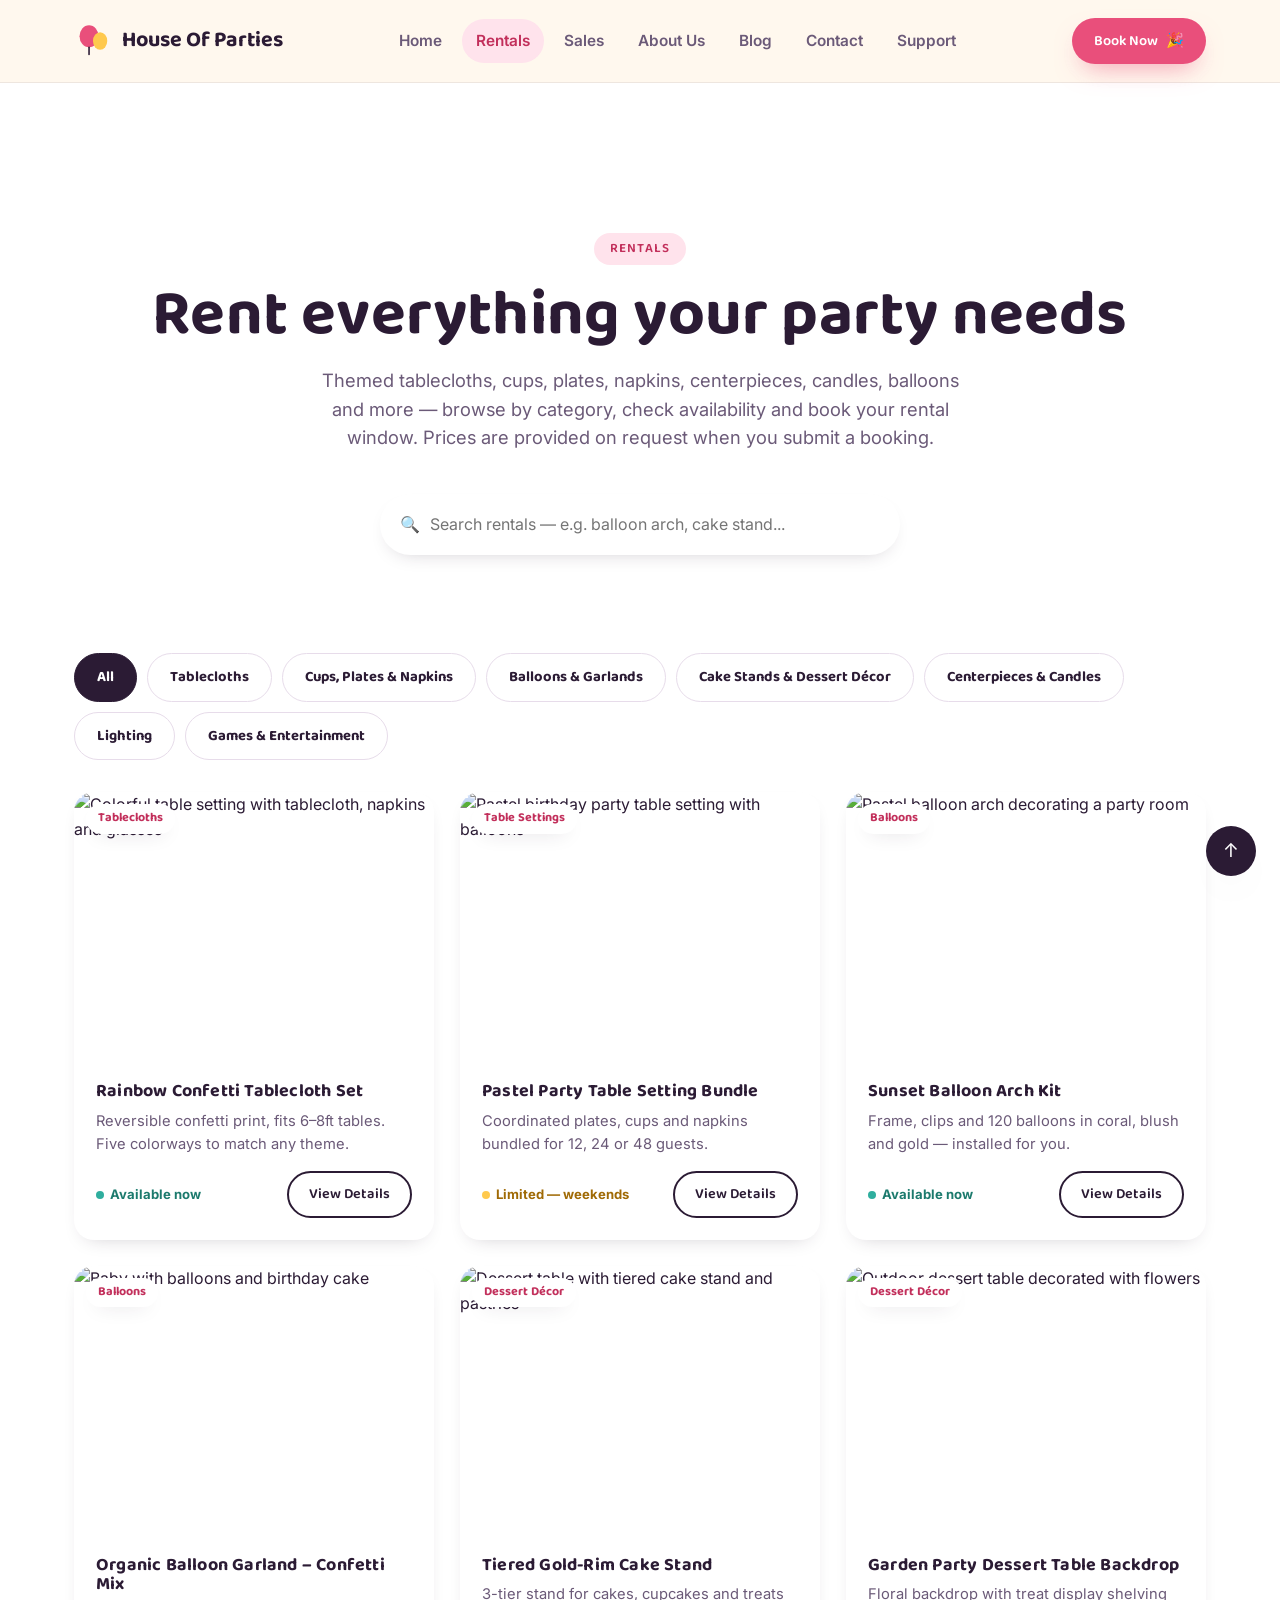
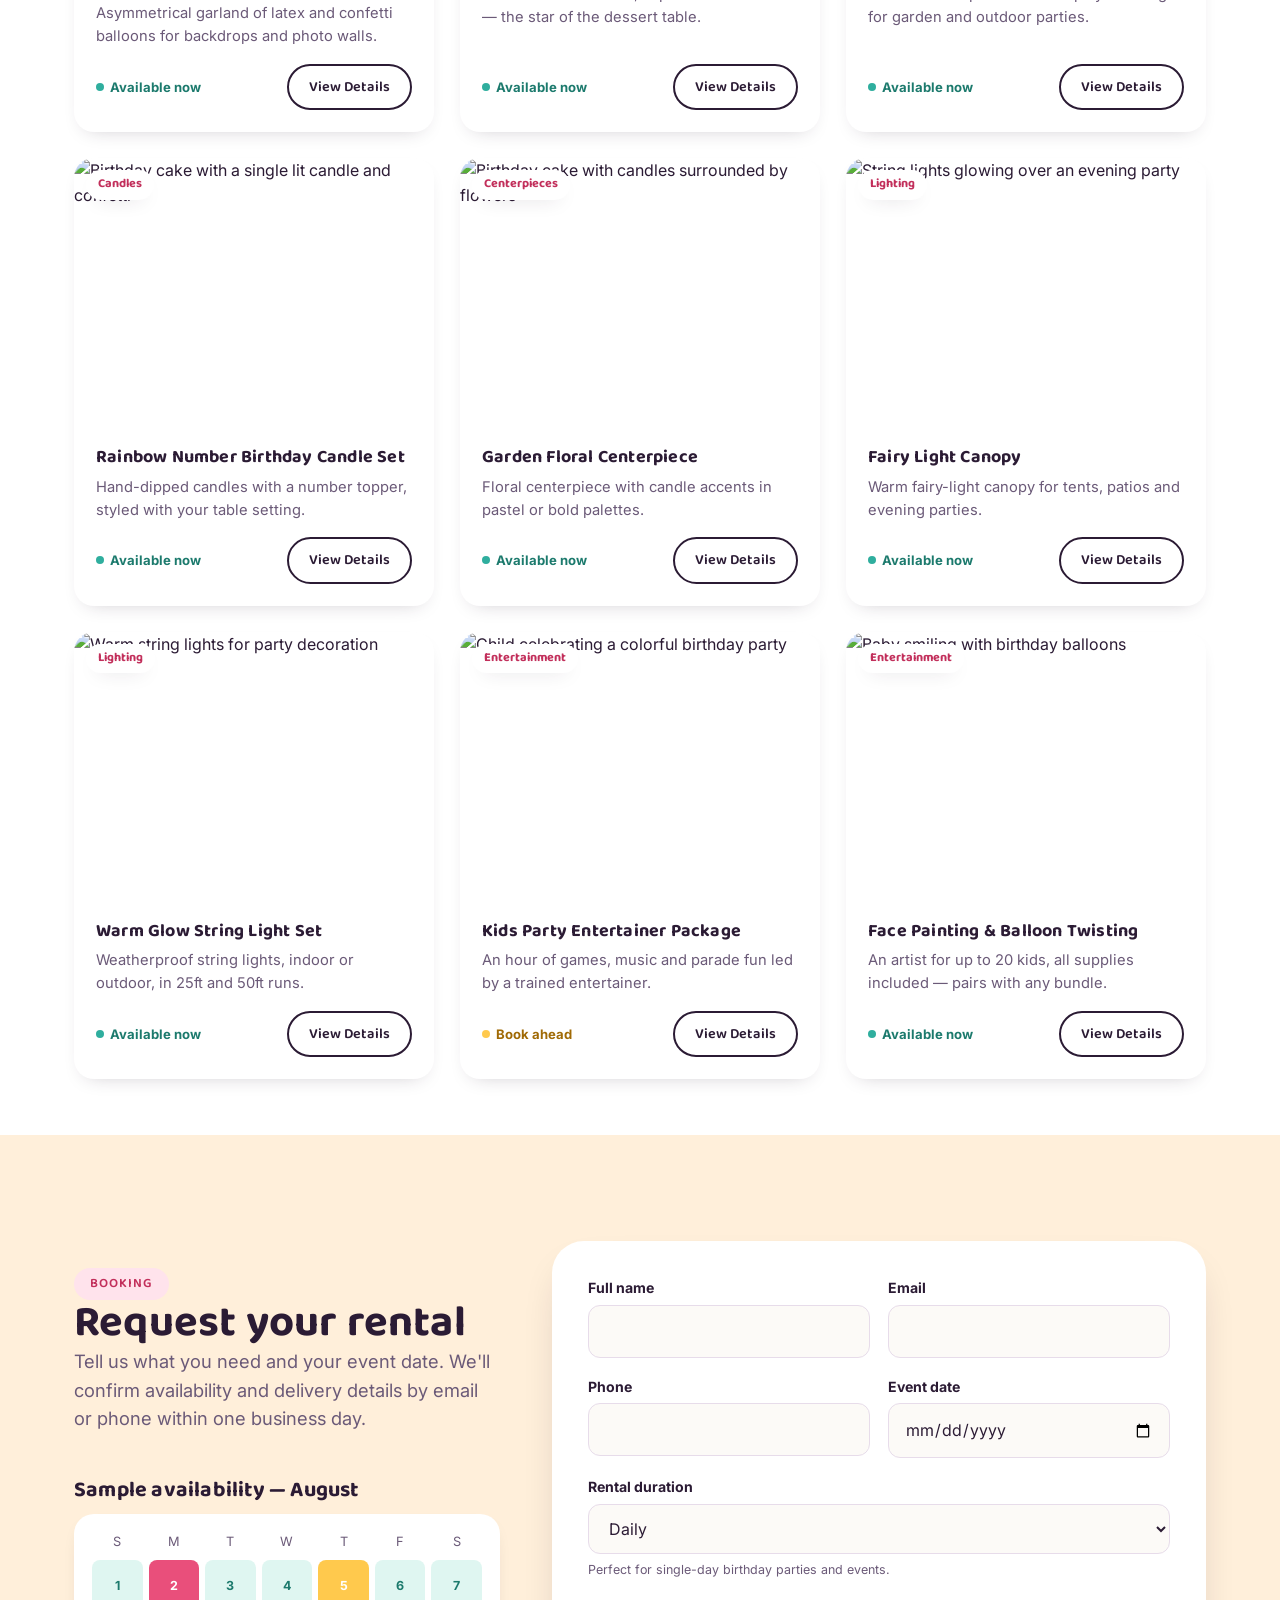
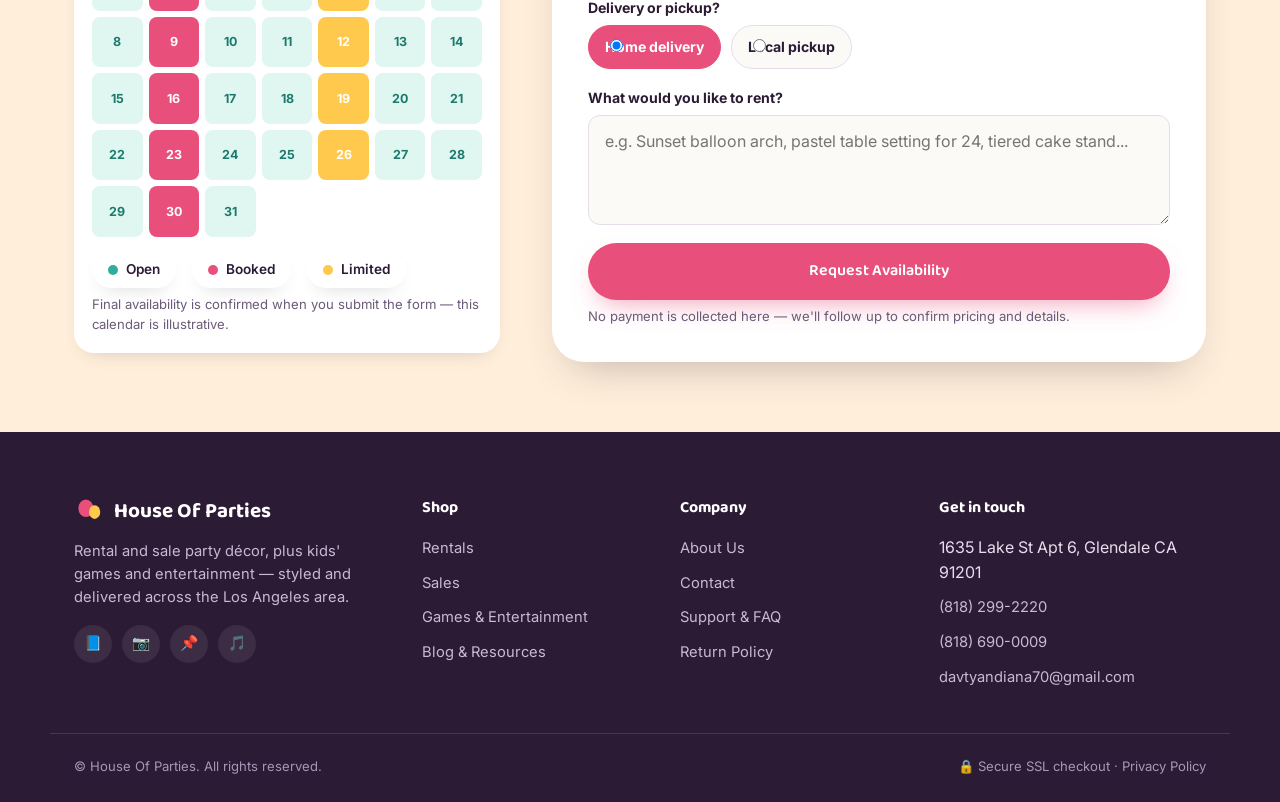
==== rentals.html @ 779a4f60 "Add files via upload" ====
<!doctype html>
<html lang="en">
<head>
<meta charset="UTF-8">
<title>Rentals | House Of Parties — Tablecloths, Balloons, Cake Stands & More</title>
<meta name="description" content="Rent themed tablecloths, cups, plates, napkins, centerpieces, candles, balloons, cake stands and dessert décor. Choose daily, weekly or monthly rentals with delivery or pickup.">
<meta name="viewport" content="width=device-width, initial-scale=1">
<link rel="canonical" href="https://houseofparties.example/rentals.html">
<link rel="preconnect" href="https://fonts.googleapis.com">
<link rel="preconnect" href="https://fonts.gstatic.com" crossorigin>
<link href="https://fonts.googleapis.com/css2?family=Baloo+2:wght@500;600;700;800&family=Inter:wght@400;500;600;700&display=swap" rel="stylesheet">
<link rel="stylesheet" href="style.css">
<link rel="icon" href="data:image/svg+xml,<svg xmlns=%22http://www.w3.org/2000/svg%22 viewBox=%220 0 100 100%22><text y=%22.9em%22 font-size=%2290%22>🎈</text></svg>">
</head>
<body>
<a class="skip-link" href="#main">Skip to content</a>

<header class="site-header">
  <div class="container nav">
    <a href="index.html" class="brand">
      <svg class="brand-mark" viewBox="0 0 48 48" fill="none" xmlns="http://www.w3.org/2000/svg" aria-hidden="true">
        <ellipse cx="19" cy="18" rx="12" ry="14" fill="#E94F7B"/><path d="M19 32 L19 41" stroke="#2B1B34" stroke-width="2" stroke-linecap="round"/>
        <ellipse cx="33" cy="24" rx="9" ry="11" fill="#FFC94D"/>
      </svg>
      House Of Parties
    </a>
    <nav class="nav-links" aria-label="Primary">
      <a href="index.html">Home</a>
      <a href="rentals.html" class="active">Rentals</a>
      <a href="sales.html">Sales</a>
      <a href="about.html">About Us</a>
      <a href="blog.html">Blog</a>
      <a href="contact.html">Contact</a>
      <a href="support.html">Support</a>
    </nav>
    <div class="nav-cta">
      <a href="#booking" class="btn btn-primary btn-sm"><span class="hide-mobile">Book Now</span> 🎉</a>
      <button class="nav-toggle" aria-label="Toggle menu" aria-expanded="false"><span></span></button>
    </div>
  </div>
</header>

<main id="main">
  <section class="pagetop band">
    <div class="container">
      <span class="eyebrow">Rentals</span>
      <h1>Rent everything your party needs</h1>
      <p class="lede">Themed tablecloths, cups, plates, napkins, centerpieces, candles, balloons and more — browse by category, check availability and book your rental window. Prices are provided on request when you submit a booking.</p>
      <div class="search-bar reveal" style="margin:24px auto 0;">
        <span aria-hidden="true">🔍</span>
        <input type="search" placeholder="Search rentals — e.g. balloon arch, cake stand..." data-search aria-label="Search rentals">
      </div>
    </div>
  </section>

  <section class="section-tight band">
    <div class="container">
      <div class="tabs" data-tabs>
        <button class="tab-btn active" data-tab="all">All</button>
        <button class="tab-btn" data-tab="tablecloths">Tablecloths</button>
        <button class="tab-btn" data-tab="tableware">Cups, Plates & Napkins</button>
        <button class="tab-btn" data-tab="balloons">Balloons & Garlands</button>
        <button class="tab-btn" data-tab="dessert">Cake Stands & Dessert Décor</button>
        <button class="tab-btn" data-tab="candles">Centerpieces & Candles</button>
        <button class="tab-btn" data-tab="lighting">Lighting</button>
        <button class="tab-btn" data-tab="games">Games & Entertainment</button>
      </div>

      <div class="grid grid-3">
        <!-- 1 -->
        <div class="card" data-cat="tablecloths" data-cat-label="Tablecloths"
             data-title="Rainbow Confetti Tablecloth Set"
             data-desc="Reversible confetti-print tablecloths in five colorways, sized for 6ft and 8ft tables. Machine-washable and wrinkle-resistant."
             data-avail="Available for daily, weekly or monthly rental — 14 sets in stock.">
          <div class="card-media">
            <span class="card-tag">Tablecloths</span>
            <img src="https://images.pexels.com/photos/7958223/pexels-photo-7958223.jpeg?auto=compress&cs=tinysrgb&w=600" loading="lazy" width="400" height="300" alt="Colorful table setting with tablecloth, napkins and glasses">
          </div>
          <div class="card-body">
            <h3>Rainbow Confetti Tablecloth Set</h3>
            <p>Reversible confetti print, fits 6–8ft tables. Five colorways to match any theme.</p>
            <div class="card-foot">
              <span class="avail">Available now</span>
              <button class="btn btn-outline btn-sm" data-open-modal>View Details</button>
            </div>
          </div>
        </div>
        <!-- 2 -->
        <div class="card" data-cat="tableware" data-cat-label="Cups, Plates & Napkins"
             data-title="Pastel Party Table Setting Bundle"
             data-desc="Plates, cups and napkins in coordinated pastel prints — bundled for 12, 24, or 48 guests."
             data-avail="Limited stock for weekends — book 2 weeks ahead.">
          <div class="card-media">
            <span class="card-tag">Table Settings</span>
            <img src="https://images.pexels.com/photos/34593866/pexels-photo-34593866.jpeg?auto=compress&cs=tinysrgb&w=600" loading="lazy" width="400" height="300" alt="Pastel birthday party table setting with balloons">
          </div>
          <div class="card-body">
            <h3>Pastel Party Table Setting Bundle</h3>
            <p>Coordinated plates, cups and napkins bundled for 12, 24 or 48 guests.</p>
            <div class="card-foot">
              <span class="avail limited">Limited — weekends</span>
              <button class="btn btn-outline btn-sm" data-open-modal>View Details</button>
            </div>
          </div>
        </div>
        <!-- 3 -->
        <div class="card" data-cat="balloons" data-cat-label="Balloons & Garlands"
             data-title="Sunset Balloon Arch Kit"
             data-desc="A full arch kit in coral, blush and gold — frame, clips and 120 balloons included, professionally installed."
             data-avail="Available — installation scheduled 1 day before your event.">
          <div class="card-media">
            <span class="card-tag">Balloons</span>
            <img src="https://images.pexels.com/photos/7548036/pexels-photo-7548036.jpeg?auto=compress&cs=tinysrgb&w=600" loading="lazy" width="400" height="300" alt="Pastel balloon arch decorating a party room">
          </div>
          <div class="card-body">
            <h3>Sunset Balloon Arch Kit</h3>
            <p>Frame, clips and 120 balloons in coral, blush and gold — installed for you.</p>
            <div class="card-foot">
              <span class="avail">Available now</span>
              <button class="btn btn-outline btn-sm" data-open-modal>View Details</button>
            </div>
          </div>
        </div>
        <!-- 4 -->
        <div class="card" data-cat="balloons" data-cat-label="Balloons & Garlands"
             data-title="Organic Balloon Garland – Confetti Mix"
             data-desc="An asymmetrical garland mixing latex and confetti balloons, ideal for backdrops and photo walls."
             data-avail="Available — 6ft, 10ft and 14ft lengths in stock.">
          <div class="card-media">
            <span class="card-tag">Balloons</span>
            <img src="https://images.pexels.com/photos/15016334/pexels-photo-15016334.jpeg?auto=compress&cs=tinysrgb&w=600" loading="lazy" width="400" height="300" alt="Baby with balloons and birthday cake">
          </div>
          <div class="card-body">
            <h3>Organic Balloon Garland – Confetti Mix</h3>
            <p>Asymmetrical garland of latex and confetti balloons for backdrops and photo walls.</p>
            <div class="card-foot">
              <span class="avail">Available now</span>
              <button class="btn btn-outline btn-sm" data-open-modal>View Details</button>
            </div>
          </div>
        </div>
        <!-- 5 -->
        <div class="card" data-cat="dessert" data-cat-label="Cake Stands & Dessert Décor"
             data-title="Tiered Gold-Rim Cake Stand"
             data-desc="A 3-tier gold-rim stand for cakes, cupcakes and treats — the centerpiece of any dessert table."
             data-avail="Available — 8 stands in rotation.">
          <div class="card-media">
            <span class="card-tag">Dessert Décor</span>
            <img src="https://images.pexels.com/photos/3593430/pexels-photo-3593430.jpeg?auto=compress&cs=tinysrgb&w=600" loading="lazy" width="400" height="300" alt="Dessert table with tiered cake stand and pastries">
          </div>
          <div class="card-body">
            <h3>Tiered Gold-Rim Cake Stand</h3>
            <p>3-tier stand for cakes, cupcakes and treats — the star of the dessert table.</p>
            <div class="card-foot">
              <span class="avail">Available now</span>
              <button class="btn btn-outline btn-sm" data-open-modal>View Details</button>
            </div>
          </div>
        </div>
        <!-- 6 -->
        <div class="card" data-cat="dessert" data-cat-label="Cake Stands & Dessert Décor"
             data-title="Garden Party Dessert Table Backdrop"
             data-desc="Floral backdrop panel with treat display shelving, styled for garden and outdoor parties."
             data-avail="Available — outdoor setup included.">
          <div class="card-media">
            <span class="card-tag">Dessert Décor</span>
            <img src="https://images.pexels.com/photos/34180404/pexels-photo-34180404.jpeg?auto=compress&cs=tinysrgb&w=600" loading="lazy" width="400" height="300" alt="Outdoor dessert table decorated with flowers">
          </div>
          <div class="card-body">
            <h3>Garden Party Dessert Table Backdrop</h3>
            <p>Floral backdrop with treat display shelving for garden and outdoor parties.</p>
            <div class="card-foot">
              <span class="avail">Available now</span>
              <button class="btn btn-outline btn-sm" data-open-modal>View Details</button>
            </div>
          </div>
        </div>
        <!-- 7 -->
        <div class="card" data-cat="candles" data-cat-label="Centerpieces & Candles"
             data-title="Rainbow Number Birthday Candle Set"
             data-desc="Hand-dipped rainbow candles including a number topper — pairs with any tablescape."
             data-avail="Available — ships with your table setting rental.">
          <div class="card-media">
            <span class="card-tag">Candles</span>
            <img src="https://images.pexels.com/photos/8015132/pexels-photo-8015132.jpeg?auto=compress&cs=tinysrgb&w=600" loading="lazy" width="400" height="300" alt="Birthday cake with a single lit candle and confetti">
          </div>
          <div class="card-body">
            <h3>Rainbow Number Birthday Candle Set</h3>
            <p>Hand-dipped candles with a number topper, styled with your table setting.</p>
            <div class="card-foot">
              <span class="avail">Available now</span>
              <button class="btn btn-outline btn-sm" data-open-modal>View Details</button>
            </div>
          </div>
        </div>
        <!-- 8 -->
        <div class="card" data-cat="candles" data-cat-label="Centerpieces & Candles"
             data-title="Garden Floral Centerpiece"
             data-desc="Fresh-look floral centerpiece with candle accents, available in pastel or bold palettes."
             data-avail="Available — 2 palettes in stock.">
          <div class="card-media">
            <span class="card-tag">Centerpieces</span>
            <img src="https://images.pexels.com/photos/19310813/pexels-photo-19310813.jpeg?auto=compress&cs=tinysrgb&w=600" loading="lazy" width="400" height="300" alt="Birthday cake with candles surrounded by flowers">
          </div>
          <div class="card-body">
            <h3>Garden Floral Centerpiece</h3>
            <p>Floral centerpiece with candle accents in pastel or bold palettes.</p>
            <div class="card-foot">
              <span class="avail">Available now</span>
              <button class="btn btn-outline btn-sm" data-open-modal>View Details</button>
            </div>
          </div>
        </div>
        <!-- 9 -->
        <div class="card" data-cat="lighting" data-cat-label="Lighting"
             data-title="Fairy Light Canopy"
             data-desc="A ceiling canopy of warm fairy lights for tents, patios and evening celebrations."
             data-avail="Available — evening setup recommended.">
          <div class="card-media">
            <span class="card-tag">Lighting</span>
            <img src="https://images.pexels.com/photos/30505255/pexels-photo-30505255.jpeg?auto=compress&cs=tinysrgb&w=600" loading="lazy" width="400" height="300" alt="String lights glowing over an evening party">
          </div>
          <div class="card-body">
            <h3>Fairy Light Canopy</h3>
            <p>Warm fairy-light canopy for tents, patios and evening parties.</p>
            <div class="card-foot">
              <span class="avail">Available now</span>
              <button class="btn btn-outline btn-sm" data-open-modal>View Details</button>
            </div>
          </div>
        </div>
        <!-- 10 -->
        <div class="card" data-cat="lighting" data-cat-label="Lighting"
             data-title="Warm Glow String Light Set"
             data-desc="Weatherproof string lights for indoor or outdoor use — 25ft and 50ft runs available."
             data-avail="Available — 10 sets in stock.">
          <div class="card-media">
            <span class="card-tag">Lighting</span>
            <img src="https://images.pexels.com/photos/14876279/pexels-photo-14876279.jpeg?auto=compress&cs=tinysrgb&w=600" loading="lazy" width="400" height="300" alt="Warm string lights for party decoration">
          </div>
          <div class="card-body">
            <h3>Warm Glow String Light Set</h3>
            <p>Weatherproof string lights, indoor or outdoor, in 25ft and 50ft runs.</p>
            <div class="card-foot">
              <span class="avail">Available now</span>
              <button class="btn btn-outline btn-sm" data-open-modal>View Details</button>
            </div>
          </div>
        </div>
        <!-- 11 -->
        <div class="card" data-cat="games" data-cat-label="Games & Entertainment"
             data-title="Kids Party Entertainer Package"
             data-desc="An hour of games, music and party-parade fun led by a trained entertainer for your guests."
             data-avail="Available — book at least 1 week ahead.">
          <div class="card-media">
            <span class="card-tag">Entertainment</span>
            <img src="https://images.pexels.com/photos/34593866/pexels-photo-34593866.jpeg?auto=compress&cs=tinysrgb&w=600" loading="lazy" width="400" height="300" alt="Child celebrating a colorful birthday party">
          </div>
          <div class="card-body">
            <h3>Kids Party Entertainer Package</h3>
            <p>An hour of games, music and parade fun led by a trained entertainer.</p>
            <div class="card-foot">
              <span class="avail limited">Book ahead</span>
              <button class="btn btn-outline btn-sm" data-open-modal>View Details</button>
            </div>
          </div>
        </div>
        <!-- 12 -->
        <div class="card" data-cat="games" data-cat-label="Games & Entertainment"
             data-title="Face Painting & Balloon Twisting Add-On"
             data-desc="A face-painting and balloon-twisting artist for up to 20 kids, supplies included."
             data-avail="Available — pairs well with any rental bundle.">
          <div class="card-media">
            <span class="card-tag">Entertainment</span>
            <img src="https://images.pexels.com/photos/15016334/pexels-photo-15016334.jpeg?auto=compress&cs=tinysrgb&w=600" loading="lazy" width="400" height="300" alt="Baby smiling with birthday balloons">
          </div>
          <div class="card-body">
            <h3>Face Painting & Balloon Twisting</h3>
            <p>An artist for up to 20 kids, all supplies included — pairs with any bundle.</p>
            <div class="card-foot">
              <span class="avail">Available now</span>
              <button class="btn btn-outline btn-sm" data-open-modal>View Details</button>
            </div>
          </div>
        </div>
      </div>
    </div>
  </section>

  <!-- ============ BOOKING FORM ============ -->
  <section class="section band-tint" id="booking">
    <div class="container two-col">
      <div class="reveal">
        <span class="eyebrow">Booking</span>
        <h2>Request your rental</h2>
        <p class="lede">Tell us what you need and your event date. We'll confirm availability and delivery details by email or phone within one business day.</p>

        <div class="reveal" style="margin-top:28px;">
          <h3 style="margin-bottom:12px;">Sample availability — August</h3>
          <div style="background:#fff;border-radius:var(--radius);padding:18px;box-shadow:var(--shadow-sm);">
            <div style="display:grid;grid-template-columns:repeat(7,1fr);gap:6px;text-align:center;font-size:.8rem;color:var(--ink-soft);margin-bottom:8px;">
              <span>S</span><span>M</span><span>T</span><span>W</span><span>T</span><span>F</span><span>S</span>
            </div>
            <div style="display:grid;grid-template-columns:repeat(7,1fr);gap:6px;" aria-hidden="true">
              <script>document.write("")</script>
            </div>
            <div class="cal-grid" style="display:grid;grid-template-columns:repeat(7,1fr);gap:6px;">
              <!-- generated statically below -->
            </div>
            <div class="badge-row" style="margin-top:14px;">
              <span class="badge-pill"><span style="width:10px;height:10px;border-radius:50%;background:var(--teal);display:inline-block;"></span> Open</span>
              <span class="badge-pill"><span style="width:10px;height:10px;border-radius:50%;background:var(--pink);display:inline-block;"></span> Booked</span>
              <span class="badge-pill"><span style="width:10px;height:10px;border-radius:50%;background:var(--yellow);display:inline-block;"></span> Limited</span>
            </div>
            <p class="form-note">Final availability is confirmed when you submit the form — this calendar is illustrative.</p>
          </div>
        </div>
      </div>

      <div class="form-card reveal">
        <form data-demo-form novalidate>
          <div class="form-row">
            <div class="field">
              <label for="name">Full name</label>
              <input id="name" name="name" type="text" required autocomplete="name">
            </div>
            <div class="field">
              <label for="email">Email</label>
              <input id="email" name="email" type="email" required autocomplete="email">
            </div>
          </div>
          <div class="form-row">
            <div class="field">
              <label for="phone">Phone</label>
              <input id="phone" name="phone" type="tel" autocomplete="tel">
            </div>
            <div class="field">
              <label for="eventdate">Event date</label>
              <input id="eventdate" name="eventdate" type="date" required>
            </div>
          </div>
          <div class="field">
            <label for="duration">Rental duration</label>
            <select id="duration" name="duration" data-duration="#duration-note" required>
              <option value="daily">Daily</option>
              <option value="weekly">Weekly</option>
              <option value="monthly">Monthly</option>
            </select>
            <span class="hint" id="duration-note">Perfect for single-day birthday parties and events.</span>
          </div>
          <div class="field">
            <label>Delivery or pickup?</label>
            <div class="chip-group">
              <label class="chip"><input type="radio" name="fulfillment" value="delivery" checked> Home delivery</label>
              <label class="chip"><input type="radio" name="fulfillment" value="pickup"> Local pickup</label>
            </div>
          </div>
          <div class="field">
            <label for="items">What would you like to rent?</label>
            <textarea id="items" name="items" placeholder="e.g. Sunset balloon arch, pastel table setting for 24, tiered cake stand..." required></textarea>
          </div>
          <button type="submit" class="btn btn-primary btn-block">Request Availability</button>
          <p class="form-note">No payment is collected here — we'll follow up to confirm pricing and details.</p>
          <div class="form-success" role="status">Thanks! Your request has been received — we'll be in touch within one business day.</div>
        </form>
      </div>
    </div>
  </section>
</main>

<footer class="site-footer">
  <div class="container footer-grid">
    <div>
      <div class="footer-brand">
        <svg width="30" height="30" viewBox="0 0 48 48" fill="none" aria-hidden="true"><ellipse cx="19" cy="18" rx="12" ry="14" fill="#E94F7B"/><ellipse cx="33" cy="24" rx="9" ry="11" fill="#FFC94D"/></svg>
        House Of Parties
      </div>
      <p>Rental and sale party décor, plus kids' games and entertainment — styled and delivered across the Los Angeles area.</p>
      <div class="social-row">
        <a href="#" aria-label="Facebook">📘</a><a href="https://www.instagram.com/dans_party.for_kids/">📷</a><a href="#" aria-label="Pinterest">📌</a><a href="#" aria-label="TikTok">🎵</a>
      </div>
    </div>
    <div><h4>Shop</h4><ul><li><a href="rentals.html">Rentals</a></li><li><a href="sales.html">Sales</a></li><li><a href="rentals.html#games">Games & Entertainment</a></li><li><a href="blog.html">Blog & Resources</a></li></ul></div>
    <div><h4>Company</h4><ul><li><a href="about.html">About Us</a></li><li><a href="contact.html">Contact</a></li><li><a href="support.html">Support & FAQ</a></li><li><a href="support.html#returns">Return Policy</a></li></ul></div>
    <div><h4>Get in touch</h4><ul>
      <li>1635 Lake St Apt 6, Glendale CA 91201</li>
      <li><a href="tel:+18182992220">(818) 299-2220</a></li>
      <li><a href="tel:+18186900009">(818) 690-0009</a></li>
      <li><a href="mailto:davtyandiana70@gmail.com">davtyandiana70@gmail.com</a></li>
    </ul></div>
  </div>
  <div class="container footer-bottom">
    <span>© <span data-year></span> House Of Parties. All rights reserved.</span>
    <span>🔒 Secure SSL checkout · <a href="support.html#privacy">Privacy Policy</a></span>
  </div>
</footer>

<!-- Product detail modal -->
<div class="modal-backdrop" data-modal>
  <div class="modal" role="dialog" aria-modal="true" aria-label="Product details">
    <button class="modal-close" aria-label="Close">✕</button>
    <div class="modal-grid">
      <div class="modal-media"><img data-modal-img src="" alt=""></div>
      <div class="modal-info">
        <span class="eyebrow" data-modal-tag>Category</span>
        <h3 style="margin:12px 0 8px;" data-modal-title>Product name</h3>
        <p style="color:var(--ink-soft);margin-bottom:14px;" data-modal-desc>Description</p>
        <p class="avail" data-modal-avail>Available now</p>
        <div class="form-row" style="margin-top:20px;">
          <div class="field">
            <label>Duration</label>
            <select><option>Daily</option><option>Weekly</option><option>Monthly</option></select>
          </div>
          <div class="field">
            <label>Event date</label>
            <input type="date">
          </div>
        </div>
        <a href="#booking" class="btn btn-primary btn-block">Add to Booking Request</a>
      </div>
    </div>
  </div>
</div>

<button class="back-to-top" aria-label="Back to top">↑</button>
<script src="script.js" defer></script>
<script>
  // Render a lightweight illustrative availability calendar (static, no backend)
  (function(){
    var grid = document.querySelector(".cal-grid");
    if(!grid) return;
    var states = ["open","open","booked","open","open","limited","open"];
    var html = "";
    for(var day=1; day<=31; day++){
      var state = states[day % states.length];
      var bg = state === "booked" ? "var(--pink)" : state === "limited" ? "var(--yellow)" : "var(--teal-tint)";
      var color = state === "open" ? "#1c7a6d" : "#fff";
      html += '<div style="aspect-ratio:1;border-radius:8px;display:flex;align-items:center;justify-content:center;font-size:.78rem;font-weight:700;background:'+bg+';color:'+color+';">'+day+'</div>';
    }
    grid.innerHTML = html;
  })();
</script>
</body>
</html>
---- style.css ----
/* ============================================================
   House Of Parties — core stylesheet
   Design tokens: warm confetti palette, Baloo 2 + Inter type
   ============================================================ */

:root{
  --cream:      #FFF8EE;
  --cream-2:    #FFEFDA;
  --paper:      #FFFFFF;
  --ink:        #2B1B34;
  --ink-soft:   #6B5A78;
  --pink:       #E94F7B;
  --pink-dark:  #C22F5B;
  --pink-tint:  #FFE3EC;
  --yellow:     #FFC94D;
  --yellow-tint:#FFF2D6;
  --teal:       #2FAE9E;
  --teal-tint:  #DFF6F1;
  --lilac:      #8B6FD1;
  --lilac-tint: #EDE7FB;

  --radius-sm:  12px;
  --radius:     20px;
  --radius-lg:  32px;
  --shadow-sm:  0 8px 20px -12px rgba(43,27,52,.28);
  --shadow:     0 20px 44px -20px rgba(43,27,52,.32);
  --shadow-lg:  0 30px 70px -24px rgba(43,27,52,.4);

  --font-display: "Baloo 2", "Segoe UI", system-ui, sans-serif;
  --font-body:    "Inter", "Segoe UI", system-ui, sans-serif;

  --container: 1180px;
}

/* ---------- Reset ---------- */
*,*::before,*::after{box-sizing:border-box;}
html{scroll-behavior:smooth;}
body{margin:0;}
img{max-width:100%;display:block;}
a{color:inherit;text-decoration:none;}
button,input,select,textarea{font:inherit;color:inherit;}
ul{list-style:none;margin:0;padding:0;}
h1,h2,h3,h4,p,figure{margin:0;}

@media (prefers-reduced-motion: reduce){
  html{scroll-behavior:auto;}
  *,*::before,*::after{animation-duration:.001ms !important;animation-iteration-count:1 !important;transition-duration:.001ms !important;}
}

body{
  font-family:var(--font-body);
  color:var(--ink);
  background:var(--cream);
  line-height:1.55;
  -webkit-font-smoothing:antialiased;
}

h1,h2,h3,.font-display{font-family:var(--font-display);font-weight:700;line-height:1.08;letter-spacing:.2px;}
h1{font-size:clamp(2.4rem,5vw,4.2rem);}
h2{font-size:clamp(1.9rem,3.4vw,2.8rem);}
h3{font-size:1.35rem;}
p.lede{font-size:1.15rem;color:var(--ink-soft);}

.container{max-width:var(--container);margin:0 auto;padding:0 24px;}
.section{padding:88px 0;}
.section-tight{padding:56px 0;}
@media (max-width:780px){
  .section{padding:56px 0;}
}

.eyebrow{
  display:inline-flex;align-items:center;gap:8px;
  font-family:var(--font-display);font-weight:600;
  font-size:.82rem;letter-spacing:.08em;text-transform:uppercase;
  color:var(--pink-dark);background:var(--pink-tint);
  padding:6px 16px;border-radius:99px;
}
.eyebrow.teal{color:#1c7a6d;background:var(--teal-tint);}
.eyebrow.lilac{color:#5b3fa8;background:var(--lilac-tint);}
.eyebrow.yellow{color:#8a5a05;background:var(--yellow-tint);}

.section-head{max-width:620px;margin-bottom:44px;display:flex;flex-direction:column;gap:14px;}
.section-head.center{margin-left:auto;margin-right:auto;text-align:center;align-items:center;}

/* ---------- Buttons ---------- */
.btn{
  display:inline-flex;align-items:center;justify-content:center;gap:8px;
  font-family:var(--font-display);font-weight:600;font-size:1rem;
  padding:14px 28px;border-radius:99px;border:2px solid transparent;
  cursor:pointer;transition:transform .18s ease, box-shadow .18s ease, background .18s ease;
  white-space:nowrap;
}
.btn:active{transform:translateY(1px);}
.btn-primary{background:var(--pink);color:#fff;box-shadow:0 12px 26px -10px rgba(233,79,123,.55);}
.btn-primary:hover{background:var(--pink-dark);box-shadow:0 16px 30px -10px rgba(194,47,91,.6);}
.btn-outline{background:transparent;border-color:var(--ink);color:var(--ink);}
.btn-outline:hover{background:var(--ink);color:#fff;}
.btn-light{background:#fff;color:var(--ink);}
.btn-light:hover{background:var(--yellow-tint);}
.btn-sm{padding:10px 20px;font-size:.9rem;}
.btn-block{width:100%;}

/* ---------- Header / Nav ---------- */
.site-header{
  position:sticky;top:0;z-index:50;
  background:rgba(255,248,238,.92);backdrop-filter:blur(8px);
  border-bottom:1px solid rgba(43,27,52,.08);
}
.nav{display:flex;align-items:center;justify-content:space-between;height:82px;gap:20px;}
.brand{display:flex;align-items:center;gap:10px;font-family:var(--font-display);font-weight:700;font-size:1.35rem;}
.brand-mark{width:38px;height:38px;flex:none;}
.nav-links{display:flex;align-items:center;gap:6px;}
.nav-links a{
  font-weight:600;font-size:.96rem;padding:10px 14px;border-radius:99px;
  color:var(--ink-soft);transition:background .15s ease, color .15s ease;
}
.nav-links a:hover,.nav-links a.active{background:var(--pink-tint);color:var(--pink-dark);}
.nav-cta{display:flex;align-items:center;gap:10px;}
.nav-toggle{
  display:none;width:44px;height:44px;border-radius:12px;border:2px solid var(--ink);
  background:transparent;align-items:center;justify-content:center;cursor:pointer;
}
.nav-toggle span,.nav-toggle span::before,.nav-toggle span::after{
  content:"";display:block;width:20px;height:2px;background:var(--ink);position:relative;transition:.2s;
}
.nav-toggle span::before{position:absolute;top:-6px;}
.nav-toggle span::after{position:absolute;top:6px;}

@media (max-width:940px){
  .nav-links{
    position:fixed;inset:82px 0 0 0;background:var(--cream);
    flex-direction:column;align-items:stretch;padding:20px 24px;gap:4px;
    transform:translateY(-8px);opacity:1;pointer-events:none;transition:.2s ease;
    border-top:1px solid rgba(43,27,52,.08);
  }
  .nav-links a{padding:14px 16px;font-size:1.05rem;}
  body.nav-open .nav-links{transform:none;opacity:1;pointer-events:auto;}
  .nav-toggle{display:flex;}
  .nav-cta .btn span.hide-mobile{display:none;}
}

/* ---------- Hero ---------- */
.hero{position:relative;overflow:hidden;padding:64px 0 40px;}
.hero-grid{display:grid;grid-template-columns:1.05fr .95fr;gap:48px;align-items:center;}
.hero-copy p.lede{margin:18px 0 28px;max-width:480px;}
.hero-actions{display:flex;gap:14px;flex-wrap:wrap;margin-bottom:28px;}
.hero-trust{display:flex;gap:24px;flex-wrap:wrap;color:var(--ink-soft);font-size:.92rem;font-weight:600;}
.hero-trust span{display:inline-flex;align-items:center;gap:8px;}

.hero-collage{position:relative;height:460px;}
.hero-photo{
  position:absolute;border-radius:var(--radius-lg);object-fit:cover;box-shadow:var(--shadow-lg);
  border:6px solid #fff;
}
.hero-photo.p1{width:64%;height:70%;top:0;left:6%;z-index:2;}
.hero-photo.p2{width:46%;height:52%;bottom:0;right:0;z-index:3;}
.hero-badge{
  position:absolute;top:14%;right:2%;z-index:4;background:#fff;border-radius:20px;
  padding:14px 18px;box-shadow:var(--shadow);display:flex;align-items:center;gap:10px;
  font-family:var(--font-display);font-weight:700;font-size:.95rem;
}
.hero-badge .dot{width:10px;height:10px;border-radius:50%;background:var(--teal);box-shadow:0 0 0 4px var(--teal-tint);}
.confetti{position:absolute;inset:0;pointer-events:none;z-index:1;}
.confetti span{
  position:absolute;border-radius:3px;opacity:.85;
  animation:drift 7s ease-in-out infinite;
}
@keyframes drift{
  0%,100%{transform:translateY(0) rotate(0deg);}
  50%{transform:translateY(-16px) rotate(20deg);}
}

@media (max-width:940px){
  .hero-grid{grid-template-columns:1fr;}
  .hero-collage{height:320px;order:-1;}
}

/* ---------- Scalloped edge (signature element) ---------- */
.scallop-top{
  -webkit-mask-image: radial-gradient(circle at 14px 0, transparent 13px, #000 13.5px);
  mask-image: radial-gradient(circle at 14px 0, transparent 13px, #000 13.5px);
  -webkit-mask-size: 28px 14px;
  mask-size: 28px 14px;
  -webkit-mask-repeat: repeat-x;
  mask-repeat: repeat-x;
  -webkit-mask-position: top;
  mask-position: top;
  padding-top:14px;
}
.divider-scallop{
  height:26px;background:var(--paper);
  -webkit-mask-image: radial-gradient(circle at 15px 26px, transparent 15px, #000 15.5px);
  mask-image: radial-gradient(circle at 15px 26px, transparent 15px, #000 15.5px);
  -webkit-mask-size: 30px 26px; mask-size:30px 26px;
  -webkit-mask-repeat: repeat-x; mask-repeat:repeat-x;
}

/* ---------- Category / Product cards ---------- */
.grid{display:grid;gap:26px;}
.grid-4{grid-template-columns:repeat(4,1fr);}
.grid-3{grid-template-columns:repeat(3,1fr);}
.grid-2{grid-template-columns:repeat(2,1fr);}
@media (max-width:1000px){.grid-4{grid-template-columns:repeat(2,1fr);}.grid-3{grid-template-columns:repeat(2,1fr);}}
@media (max-width:620px){.grid-4,.grid-3,.grid-2{grid-template-columns:1fr;}}

.card{
  background:var(--paper);border-radius:var(--radius);overflow:hidden;
  box-shadow:var(--shadow-sm);transition:transform .2s ease, box-shadow .2s ease;
  display:flex;flex-direction:column;height:100%;
}
.card:hover{transform:translateY(-6px);box-shadow:var(--shadow);}
.card-media{position:relative;aspect-ratio:4/3;overflow:hidden;}
.card-media img{width:100%;height:100%;object-fit:cover;transition:transform .4s ease;}
.card:hover .card-media img{transform:scale(1.06);}
.card-tag{
  position:absolute;top:12px;left:12px;background:#fff;color:var(--pink-dark);
  font-family:var(--font-display);font-weight:700;font-size:.78rem;
  padding:5px 12px;border-radius:99px;box-shadow:var(--shadow-sm);
}
.card-body{padding:20px 22px 22px;display:flex;flex-direction:column;gap:8px;flex:1;}
.card-body h3{font-size:1.12rem;}
.card-body p{color:var(--ink-soft);font-size:.92rem;flex:1;}
.card-foot{display:flex;align-items:center;justify-content:space-between;margin-top:8px;gap:10px;}
.avail{font-size:.82rem;font-weight:700;color:#1c7a6d;display:flex;align-items:center;gap:6px;}
.avail::before{content:"";width:8px;height:8px;border-radius:50%;background:var(--teal);}
.avail.limited{color:#a06a05;}
.avail.limited::before{background:var(--yellow);}

/* ---------- Feature list rows ---------- */
.feature-row{display:grid;grid-template-columns:repeat(3,1fr);gap:28px;}
@media (max-width:820px){.feature-row{grid-template-columns:1fr;}}
.feature{background:var(--paper);border-radius:var(--radius);padding:28px;box-shadow:var(--shadow-sm);}
.feature .icon{
  width:52px;height:52px;border-radius:16px;display:flex;align-items:center;justify-content:center;
  margin-bottom:16px;background:var(--pink-tint);color:var(--pink-dark);
}
.feature .icon.teal{background:var(--teal-tint);color:#1c7a6d;}
.feature .icon.yellow{background:var(--yellow-tint);color:#8a5a05;}
.feature .icon.lilac{background:var(--lilac-tint);color:#5b3fa8;}
.feature h3{margin-bottom:8px;}
.feature p{color:var(--ink-soft);font-size:.95rem;}

/* ---------- Banded sections ---------- */
.band{background:var(--paper);}
.band-ink{background:var(--ink);color:#fff;}
.band-ink .ink-soft{color:#c9b9d3;}
.band-tint{background:var(--cream-2);}

/* ---------- Steps ---------- */
.steps{display:grid;grid-template-columns:repeat(4,1fr);gap:22px;counter-reset:step;}
@media (max-width:900px){.steps{grid-template-columns:repeat(2,1fr);}}
@media (max-width:560px){.steps{grid-template-columns:1fr;}}
.step{position:relative;padding:26px 20px 20px;background:var(--paper);border-radius:var(--radius);box-shadow:var(--shadow-sm);}
.step::before{
  counter-increment:step;content:counter(step);
  font-family:var(--font-display);font-weight:700;font-size:.95rem;
  width:34px;height:34px;border-radius:50%;background:var(--pink);color:#fff;
  display:flex;align-items:center;justify-content:center;margin-bottom:14px;
}

/* ---------- Testimonials ---------- */
.testimonial-track{display:grid;grid-template-columns:repeat(3,1fr);gap:24px;}
@media (max-width:900px){.testimonial-track{grid-template-columns:1fr;}}
.testimonial{background:var(--paper);border-radius:var(--radius);padding:26px;box-shadow:var(--shadow-sm);display:flex;flex-direction:column;gap:14px;}
.stars{color:var(--yellow);letter-spacing:2px;font-size:1.05rem;}
.testimonial-person{display:flex;align-items:center;gap:12px;margin-top:auto;}
.testimonial-person img{width:44px;height:44px;border-radius:50%;object-fit:cover;}
.testimonial-person strong{display:block;font-size:.92rem;}
.testimonial-person span{font-size:.8rem;color:var(--ink-soft);}

/* ---------- Forms ---------- */
.form-card{background:var(--paper);border-radius:var(--radius-lg);padding:36px;box-shadow:var(--shadow);}
.form-row{display:grid;grid-template-columns:1fr 1fr;gap:18px;}
@media (max-width:640px){.form-row{grid-template-columns:1fr;}}
.field{display:flex;flex-direction:column;gap:6px;margin-bottom:18px;}
.field label{font-weight:700;font-size:.88rem;}
.field .hint{font-weight:400;color:var(--ink-soft);font-size:.78rem;}
.field input,.field select,.field textarea{
  padding:13px 16px;border-radius:12px;border:1.5px solid #E7DCEA;background:#FCFAF7;
  transition:border-color .15s ease, box-shadow .15s ease;
}
.field input:focus,.field select:focus,.field textarea:focus{
  outline:none;border-color:var(--pink);box-shadow:0 0 0 4px var(--pink-tint);
}
.field textarea{resize:vertical;min-height:110px;}
.chip-group{display:flex;gap:10px;flex-wrap:wrap;}
.chip{
  border:1.5px solid #E7DCEA;padding:10px 16px;border-radius:99px;cursor:pointer;
  font-weight:600;font-size:.88rem;background:#FCFAF7;transition:.15s;
}
.chip input{position:absolute;opacity:1;pointer-events:none;}
.chip:has(input:checked){background:var(--pink);border-color:var(--pink);color:#fff;}
.form-note{font-size:.82rem;color:var(--ink-soft);margin-top:6px;}
.form-success{
  display:none;background:var(--teal-tint);color:#1c7a6d;border-radius:14px;padding:16px 18px;
  font-weight:600;margin-top:16px;
}
.form-success.show{display:block;}

/* ---------- FAQ accordion ---------- */
.faq-list{display:flex;flex-direction:column;gap:14px;}
.faq-item{background:var(--paper);border-radius:16px;box-shadow:var(--shadow-sm);overflow:hidden;}
.faq-q{
  width:100%;text-align:left;background:none;border:none;padding:20px 22px;cursor:pointer;
  display:flex;align-items:center;justify-content:space-between;gap:16px;font-family:var(--font-display);
  font-weight:600;font-size:1.02rem;
}
.faq-q .plus{width:26px;height:26px;flex:none;border-radius:50%;background:var(--pink-tint);color:var(--pink-dark);
  display:flex;align-items:center;justify-content:center;font-size:1.1rem;transition:transform .2s ease;}
.faq-item.open .faq-q .plus{transform:rotate(45deg);}
.faq-a{max-height:0;overflow:hidden;transition:max-height .25s ease;}
.faq-a p{padding:0 22px 20px;color:var(--ink-soft);max-width:70ch;}

/* ---------- Footer ---------- */
.site-footer{background:var(--ink);color:#e8dced;padding:64px 0 26px;}
.footer-grid{display:grid;grid-template-columns:1.4fr 1fr 1fr 1.2fr;gap:36px;}
@media (max-width:860px){.footer-grid{grid-template-columns:1fr 1fr;}}
@media (max-width:560px){.footer-grid{grid-template-columns:1fr;}}
.footer-grid h4{font-family:var(--font-display);color:#fff;margin-bottom:14px;font-size:1rem;}
.footer-grid ul{display:flex;flex-direction:column;gap:10px;}
.footer-grid a,.footer-grid p{color:#c9b9d3;font-size:.92rem;}
.footer-grid a:hover{color:#fff;}
.footer-brand{display:flex;align-items:center;gap:10px;font-family:var(--font-display);font-weight:700;font-size:1.3rem;color:#fff;margin-bottom:12px;}
.social-row{display:flex;gap:10px;margin-top:16px;}
.social-row a{
  width:38px;height:38px;border-radius:50%;background:rgba(255,255,255,.08);
  display:flex;align-items:center;justify-content:center;
}
.social-row a:hover{background:var(--pink);}
.footer-bottom{
  border-top:1px solid rgba(255,255,255,.12);margin-top:44px;padding-top:22px;
  display:flex;justify-content:space-between;flex-wrap:wrap;gap:12px;font-size:.82rem;color:#a996b6;
}
.footer-bottom a{color:#a996b6;}
.footer-bottom a:hover{color:#fff;}

/* ---------- Misc ---------- */
.badge-row{display:flex;gap:16px;flex-wrap:wrap;align-items:center;}
.badge-pill{
  display:inline-flex;align-items:center;gap:8px;background:var(--paper);border-radius:99px;
  padding:8px 16px;font-size:.85rem;font-weight:600;box-shadow:var(--shadow-sm);
}
.two-col{display:grid;grid-template-columns:1fr 1fr;gap:52px;align-items:center;}
@media (max-width:860px){.two-col{grid-template-columns:1fr;}}
.img-frame{border-radius:var(--radius-lg);overflow:hidden;box-shadow:var(--shadow);}
.img-frame img{width:100%;height:100%;object-fit:cover;}

.tabs{display:flex;gap:10px;flex-wrap:wrap;margin-bottom:32px;}
.tab-btn{
  padding:12px 22px;border-radius:99px;border:1.5px solid #E7DCEA;background:var(--paper);
  font-weight:700;font-family:var(--font-display);cursor:pointer;font-size:.92rem;
}
.tab-btn.active{background:var(--ink);color:#fff;border-color:var(--ink);}

.search-bar{
  display:flex;align-items:center;gap:10px;background:var(--paper);border-radius:99px;
  padding:8px 8px 8px 20px;box-shadow:var(--shadow-sm);max-width:520px;
}
.search-bar input{flex:1;border:none;background:none;padding:10px 0;}
.search-bar input:focus{outline:none;}

.pagetop{padding:150px 0 60px;text-align:center;}
.pagetop .eyebrow{margin-bottom:16px;}
.pagetop p.lede{max-width:640px;margin:16px auto 0;}

.breadcrumb-strip{padding:14px 0;font-size:.85rem;color:var(--ink-soft);}
.breadcrumb-strip a{color:var(--pink-dark);font-weight:600;}

/* Reveal-on-scroll */
.reveal{opacity:1;transform:translateY(18px);transition:opacity .6s ease, transform .6s ease;}
.reveal.in{opacity:1;transform:none;}

/* Modal (product detail) */
.modal-backdrop{
  position:fixed;inset:0;background:rgba(43,27,52,.55);display:none;
  align-items:center;justify-content:center;z-index:100;padding:20px;
}
.modal-backdrop.open{display:flex;}
.modal{
  background:var(--paper);border-radius:var(--radius-lg);max-width:840px;width:100%;
  max-height:88vh;overflow:auto;box-shadow:var(--shadow-lg);position:relative;
}
.modal-close{
  position:absolute;top:16px;right:16px;width:38px;height:38px;border-radius:50%;
  background:#fff;box-shadow:var(--shadow-sm);border:none;cursor:pointer;font-size:1.1rem;z-index:2;
}
.modal-grid{display:grid;grid-template-columns:1fr 1fr;}
@media (max-width:680px){.modal-grid{grid-template-columns:1fr;}}
.modal-media{aspect-ratio:4/3;}
.modal-media img{width:100%;height:100%;object-fit:cover;}
.modal-info{padding:32px;}
.modal-info .field{margin-bottom:14px;}
.modal-info .form-row{gap:12px;}

.skip-link{
  position:absolute;left:-999px;top:auto;background:var(--ink);color:#fff;padding:12px 18px;border-radius:10px;z-index:200;
}
.skip-link:focus{left:16px;top:16px;}

:focus-visible{outline:3px solid var(--teal);outline-offset:2px;}

.back-to-top{
  position:fixed;bottom:24px;right:24px;width:50px;height:50px;border-radius:50%;
  background:var(--ink);color:#fff;border:none;display:flex;align-items:center;justify-content:center;
  box-shadow:var(--shadow);cursor:pointer;opacity:1;pointer-events:none;transition:.2s;z-index:60;font-size:1.2rem;
}
.back-to-top.show{opacity:1;pointer-events:auto;}
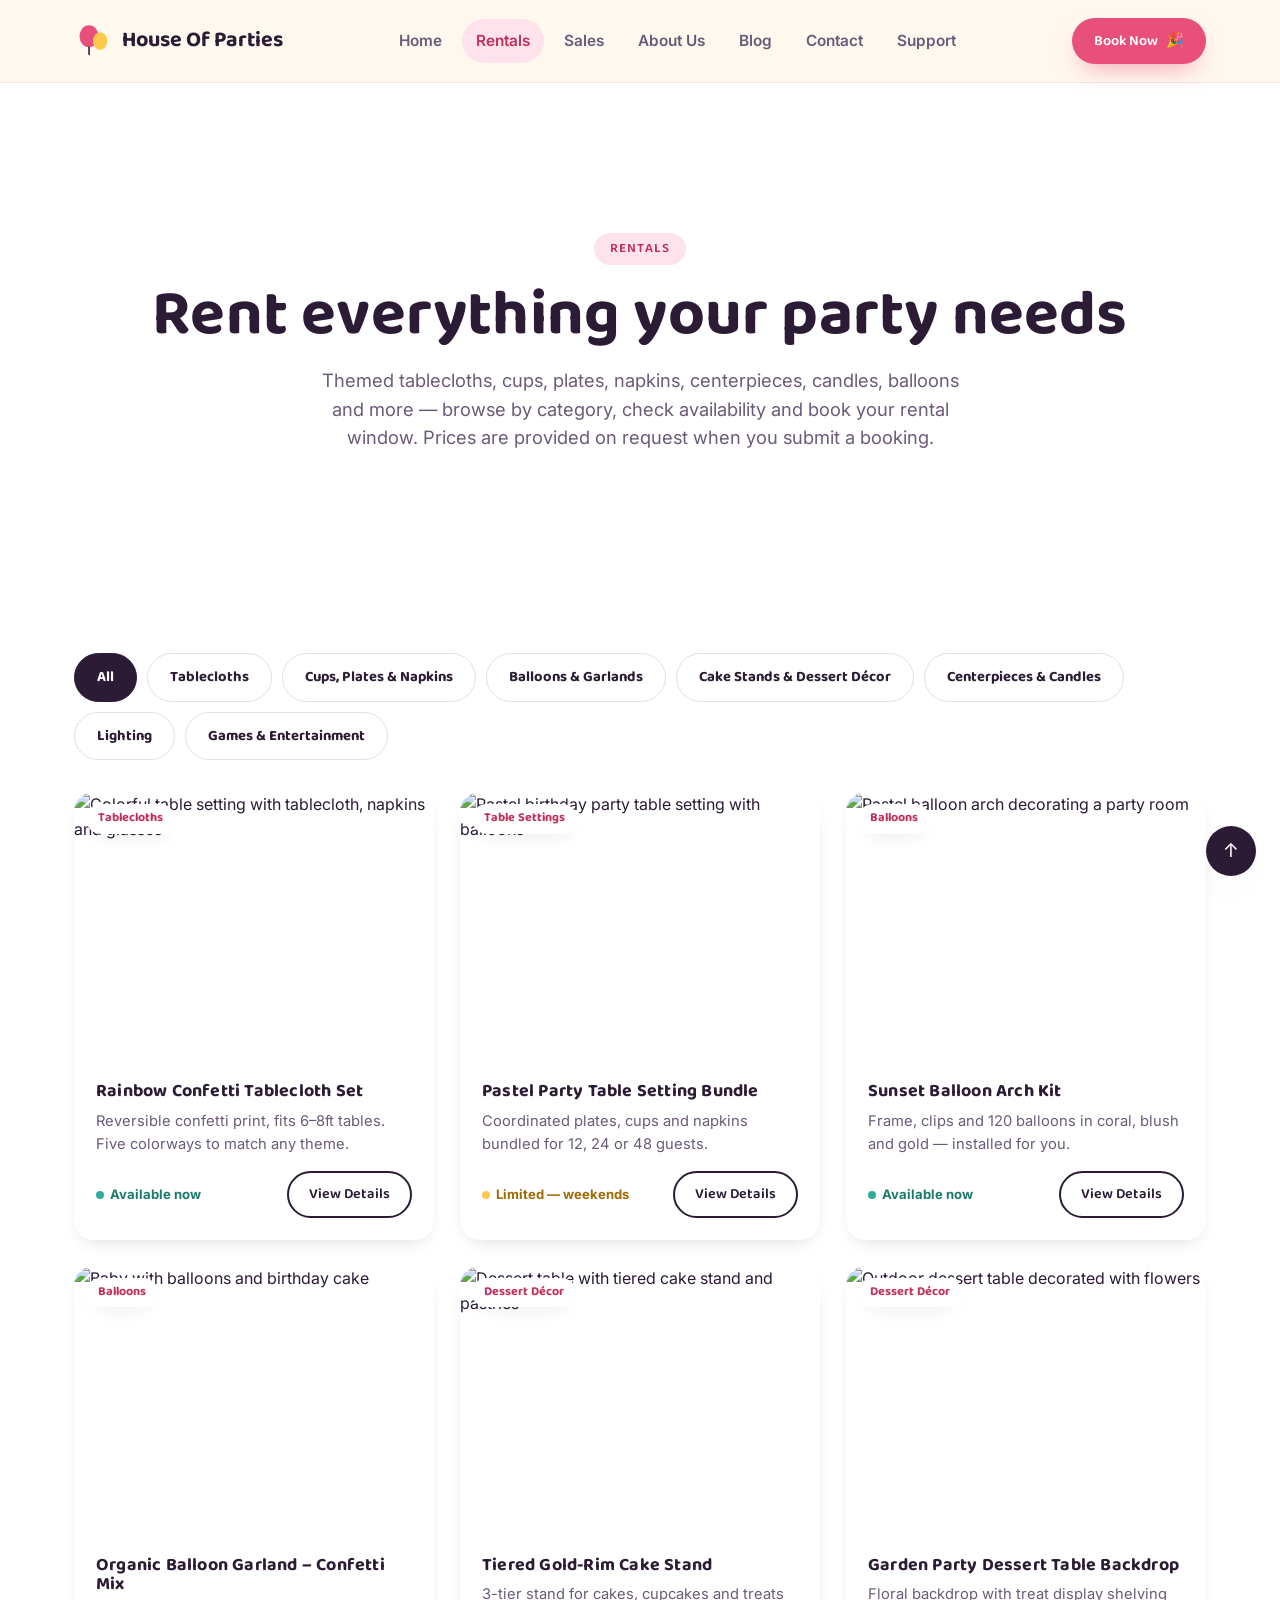
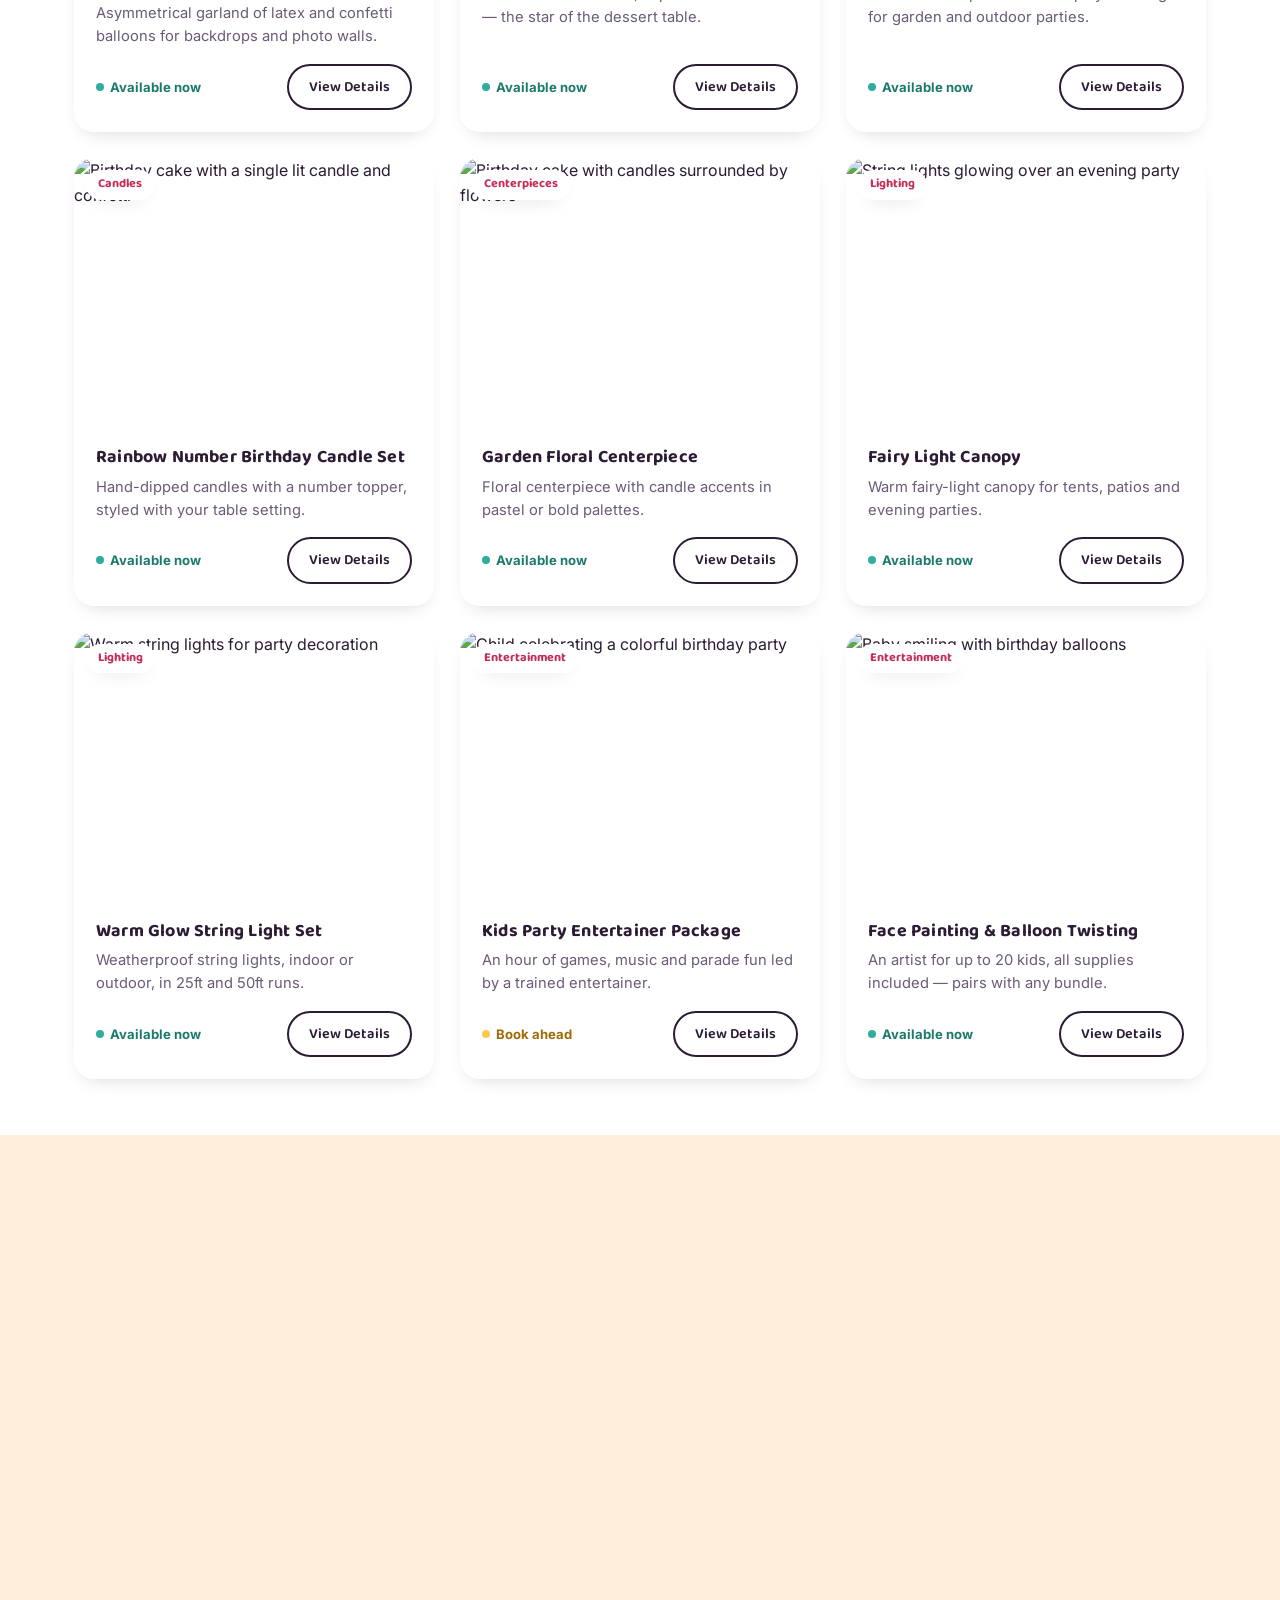
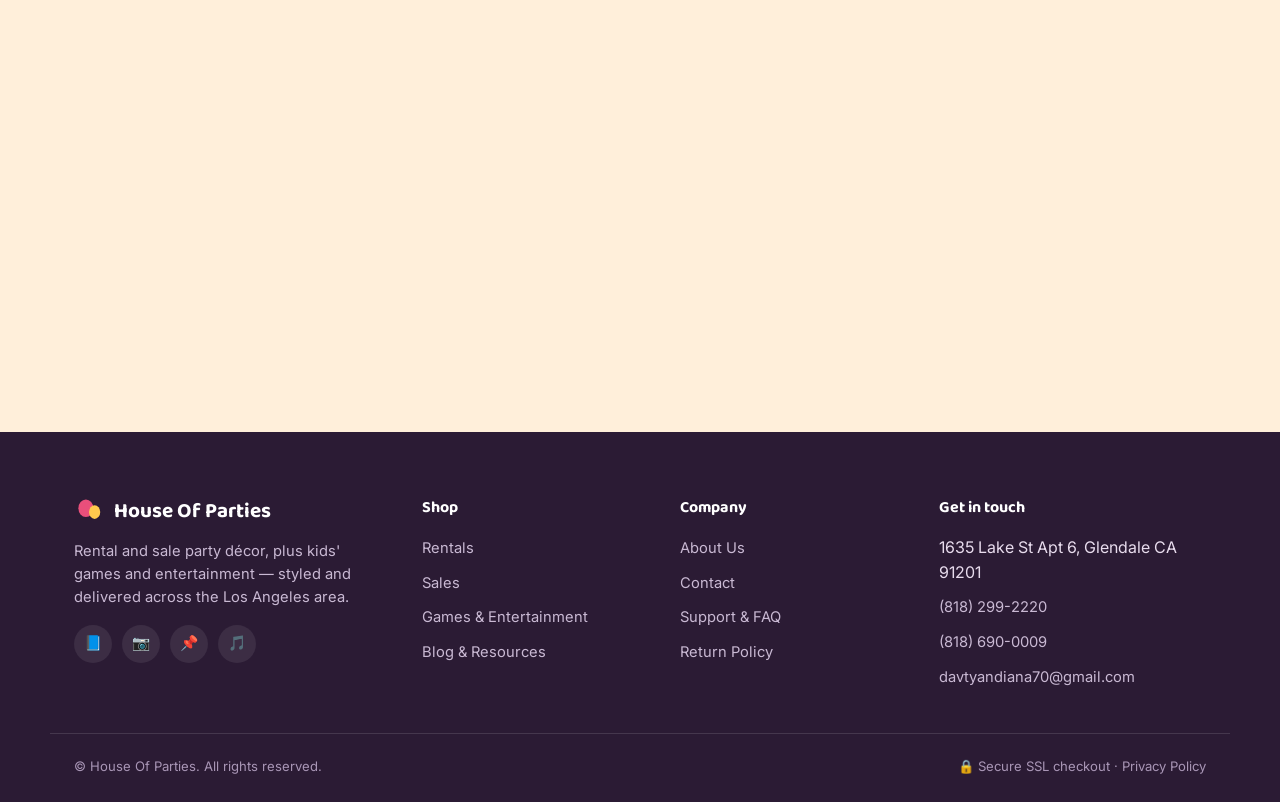
==== commit 729e422d: "Update rentals.html" ====
--- a/rentals.html
+++ b/rentals.html
@@ -297,23 +297,7 @@
 
         <div class="reveal" style="margin-top:28px;">
           <h3 style="margin-bottom:12px;">Sample availability — August</h3>
-          <div style="background:#fff;border-radius:var(--radius);padding:18px;box-shadow:var(--shadow-sm);">
-            <div style="display:grid;grid-template-columns:repeat(7,1fr);gap:6px;text-align:center;font-size:.8rem;color:var(--ink-soft);margin-bottom:8px;">
-              <span>S</span><span>M</span><span>T</span><span>W</span><span>T</span><span>F</span><span>S</span>
-            </div>
-            <div style="display:grid;grid-template-columns:repeat(7,1fr);gap:6px;" aria-hidden="true">
-              <script>document.write("")</script>
-            </div>
-            <div class="cal-grid" style="display:grid;grid-template-columns:repeat(7,1fr);gap:6px;">
-              <!-- generated statically below -->
-            </div>
-            <div class="badge-row" style="margin-top:14px;">
-              <span class="badge-pill"><span style="width:10px;height:10px;border-radius:50%;background:var(--teal);display:inline-block;"></span> Open</span>
-              <span class="badge-pill"><span style="width:10px;height:10px;border-radius:50%;background:var(--pink);display:inline-block;"></span> Booked</span>
-              <span class="badge-pill"><span style="width:10px;height:10px;border-radius:50%;background:var(--yellow);display:inline-block;"></span> Limited</span>
-            </div>
-            <p class="form-note">Final availability is confirmed when you submit the form — this calendar is illustrative.</p>
-          </div>
+    
         </div>
       </div>
 
@@ -441,4 +425,4 @@
   })();
 </script>
 </body>
-</html>+</html>
--- a/style.css
+++ b/style.css
@@ -130,7 +130,7 @@
   .nav-links{
     position:fixed;inset:82px 0 0 0;background:var(--cream);
     flex-direction:column;align-items:stretch;padding:20px 24px;gap:4px;
-    transform:translateY(-8px);opacity:1;pointer-events:none;transition:.2s ease;
+    transform:translateY(-8px);opacity:0;pointer-events:none;transition:.2s ease;
     border-top:1px solid rgba(43,27,52,.08);
   }
   .nav-links a{padding:14px 16px;font-size:1.05rem;}
@@ -288,7 +288,7 @@
   border:1.5px solid #E7DCEA;padding:10px 16px;border-radius:99px;cursor:pointer;
   font-weight:600;font-size:.88rem;background:#FCFAF7;transition:.15s;
 }
-.chip input{position:absolute;opacity:1;pointer-events:none;}
+.chip input{position:absolute;opacity:0;pointer-events:none;}
 .chip:has(input:checked){background:var(--pink);border-color:var(--pink);color:#fff;}
 .form-note{font-size:.82rem;color:var(--ink-soft);margin-top:6px;}
 .form-success{
@@ -367,7 +367,7 @@
 .breadcrumb-strip a{color:var(--pink-dark);font-weight:600;}
 
 /* Reveal-on-scroll */
-.reveal{opacity:1;transform:translateY(18px);transition:opacity .6s ease, transform .6s ease;}
+.reveal{opacity:0;transform:translateY(18px);transition:opacity .6s ease, transform .6s ease;}
 .reveal.in{opacity:1;transform:none;}
 
 /* Modal (product detail) */
@@ -404,4 +404,4 @@
   background:var(--ink);color:#fff;border:none;display:flex;align-items:center;justify-content:center;
   box-shadow:var(--shadow);cursor:pointer;opacity:1;pointer-events:none;transition:.2s;z-index:60;font-size:1.2rem;
 }
-.back-to-top.show{opacity:1;pointer-events:auto;}+.back-to-top.show{opacity:1;pointer-events:auto;}
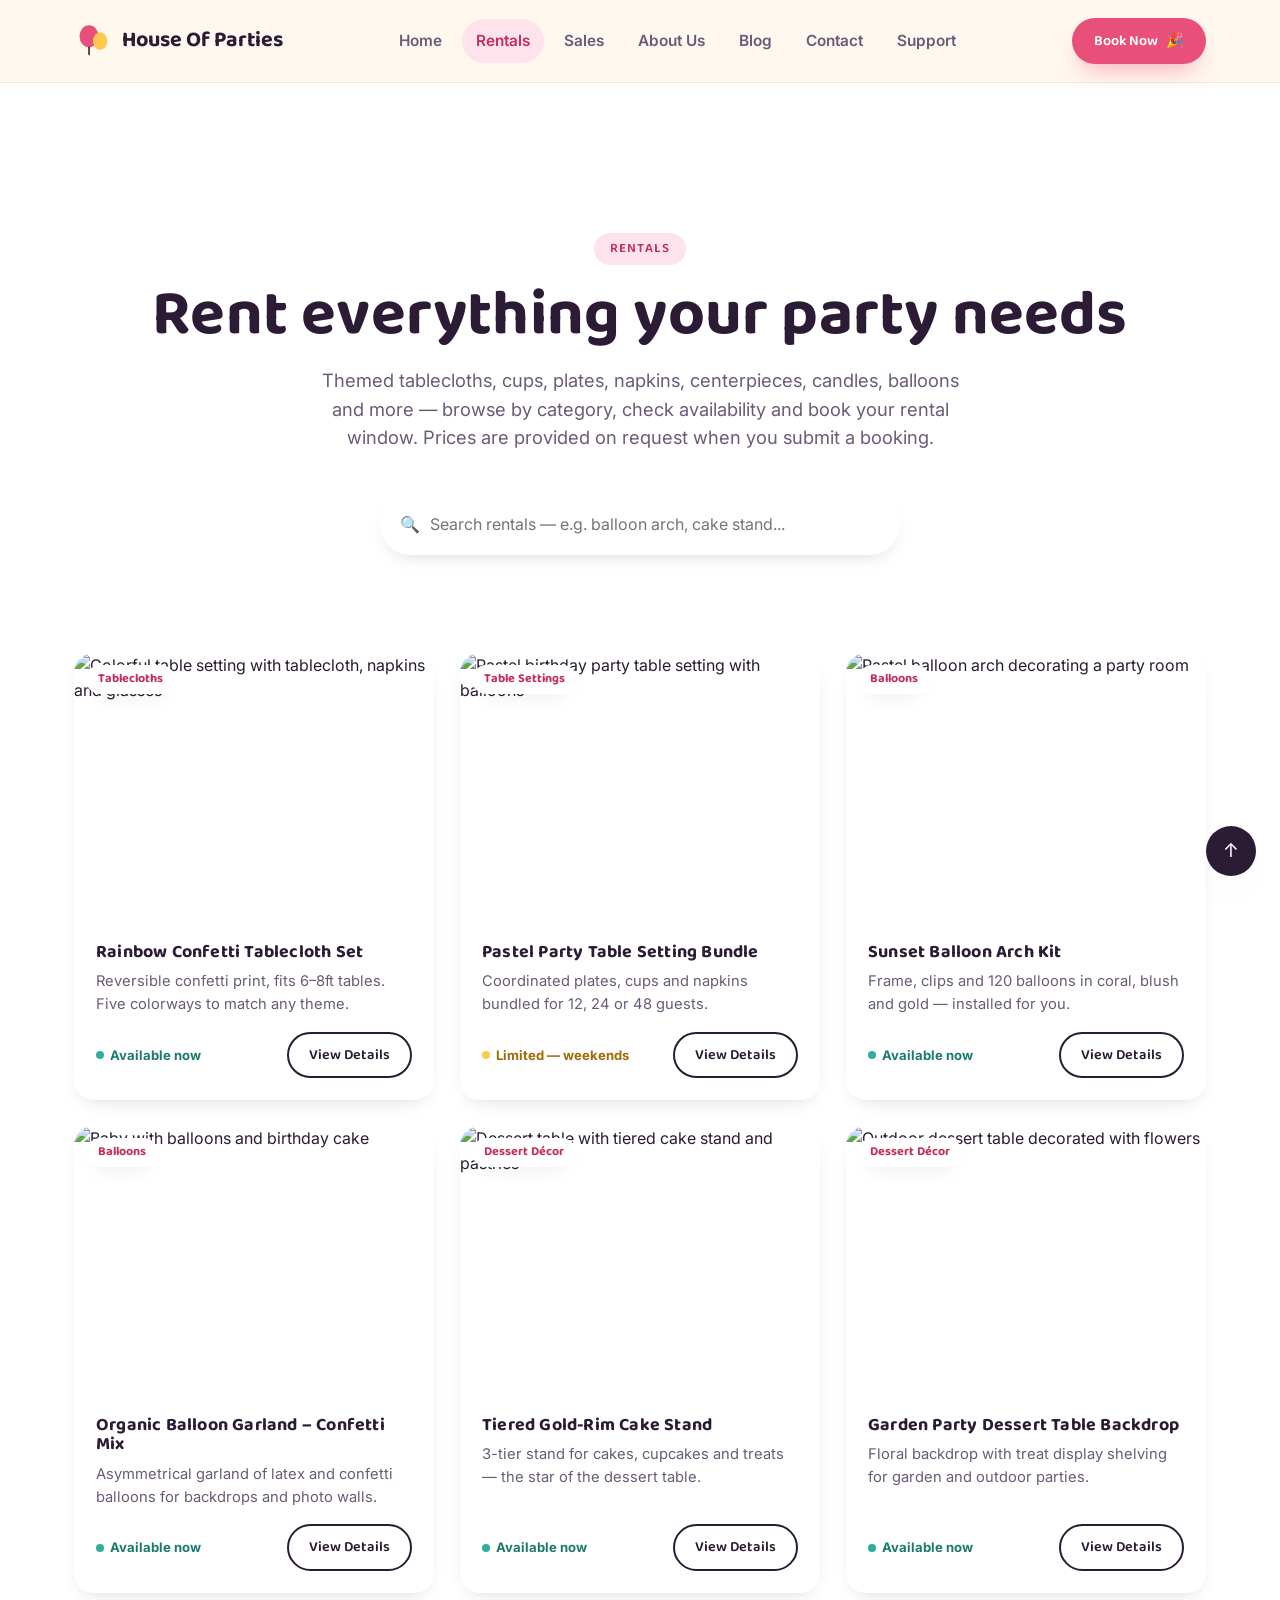
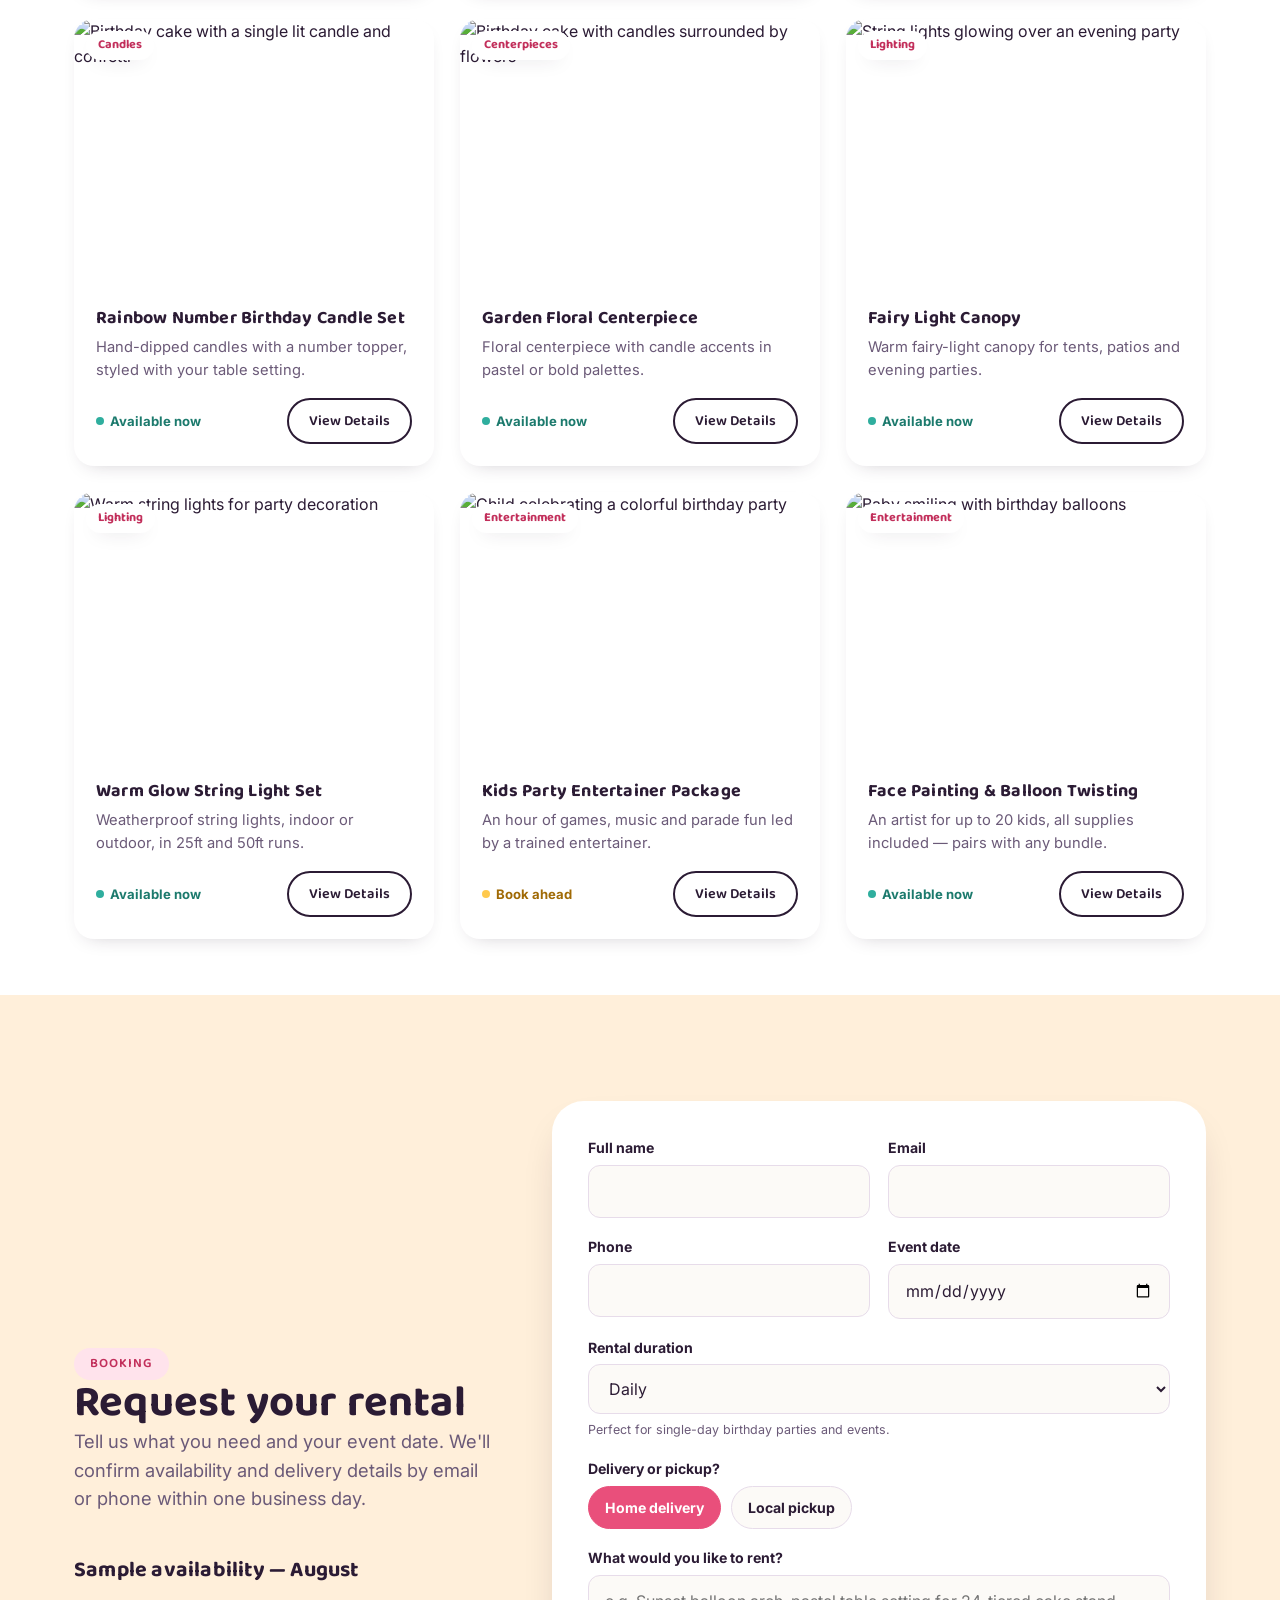
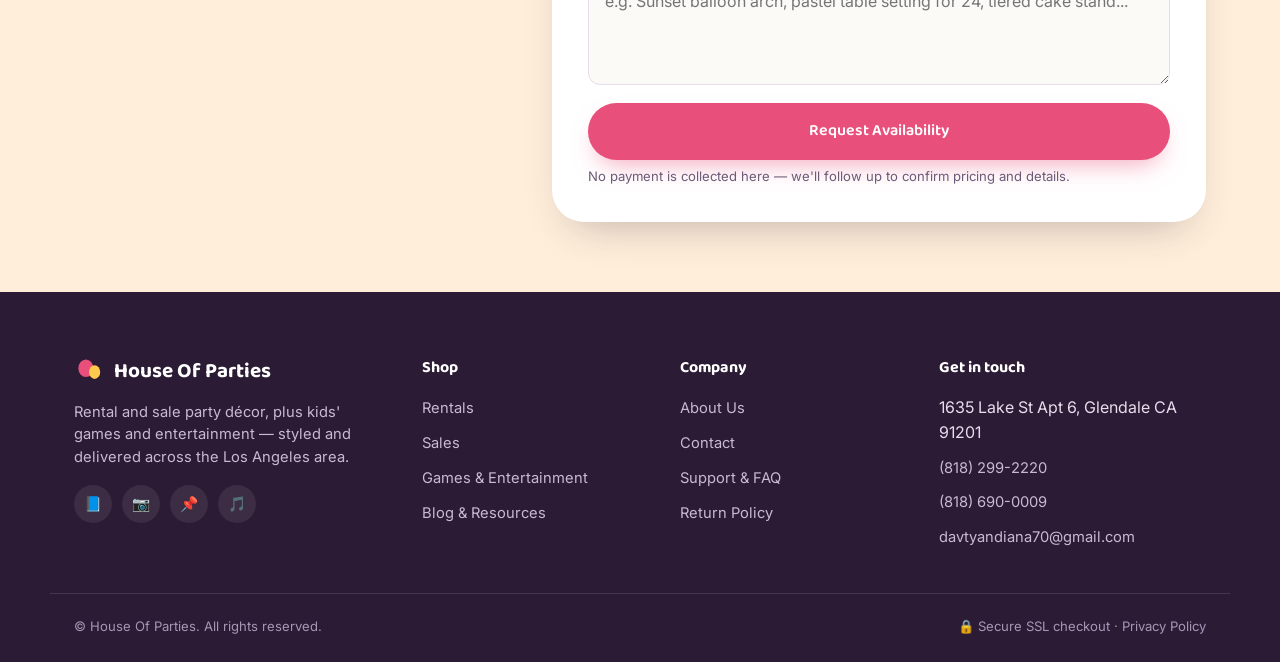
==== commit c20fbfba: "Update rentals.html" ====
--- a/rentals.html
+++ b/rentals.html
@@ -55,16 +55,7 @@
 
   <section class="section-tight band">
     <div class="container">
-      <div class="tabs" data-tabs>
-        <button class="tab-btn active" data-tab="all">All</button>
-        <button class="tab-btn" data-tab="tablecloths">Tablecloths</button>
-        <button class="tab-btn" data-tab="tableware">Cups, Plates & Napkins</button>
-        <button class="tab-btn" data-tab="balloons">Balloons & Garlands</button>
-        <button class="tab-btn" data-tab="dessert">Cake Stands & Dessert Décor</button>
-        <button class="tab-btn" data-tab="candles">Centerpieces & Candles</button>
-        <button class="tab-btn" data-tab="lighting">Lighting</button>
-        <button class="tab-btn" data-tab="games">Games & Entertainment</button>
-      </div>
+  
 
       <div class="grid grid-3">
         <!-- 1 -->
--- a/style.css
+++ b/style.css
@@ -367,7 +367,7 @@
 .breadcrumb-strip a{color:var(--pink-dark);font-weight:600;}
 
 /* Reveal-on-scroll */
-.reveal{opacity:0;transform:translateY(18px);transition:opacity .6s ease, transform .6s ease;}
+.reveal{opacity:1;transform:translateY(18px);transition:opacity .6s ease, transform .6s ease;}
 .reveal.in{opacity:1;transform:none;}
 
 /* Modal (product detail) */
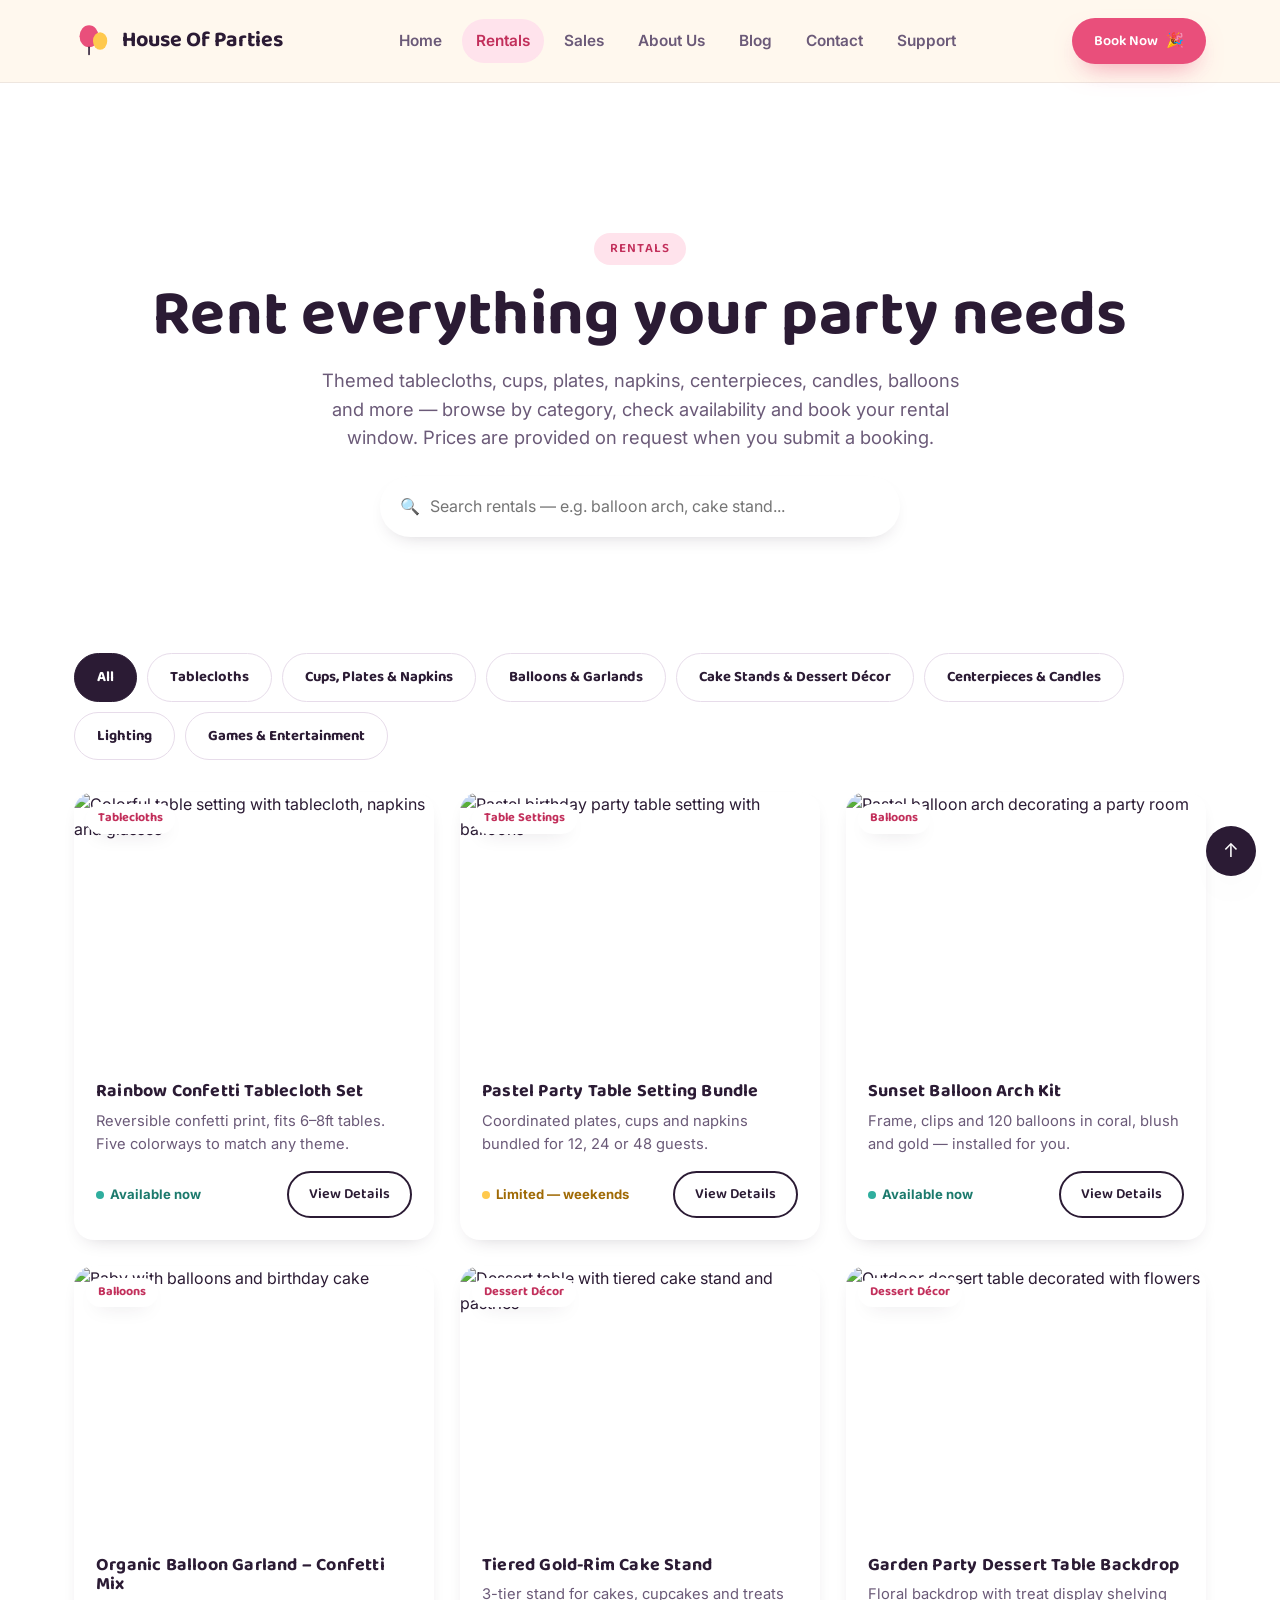
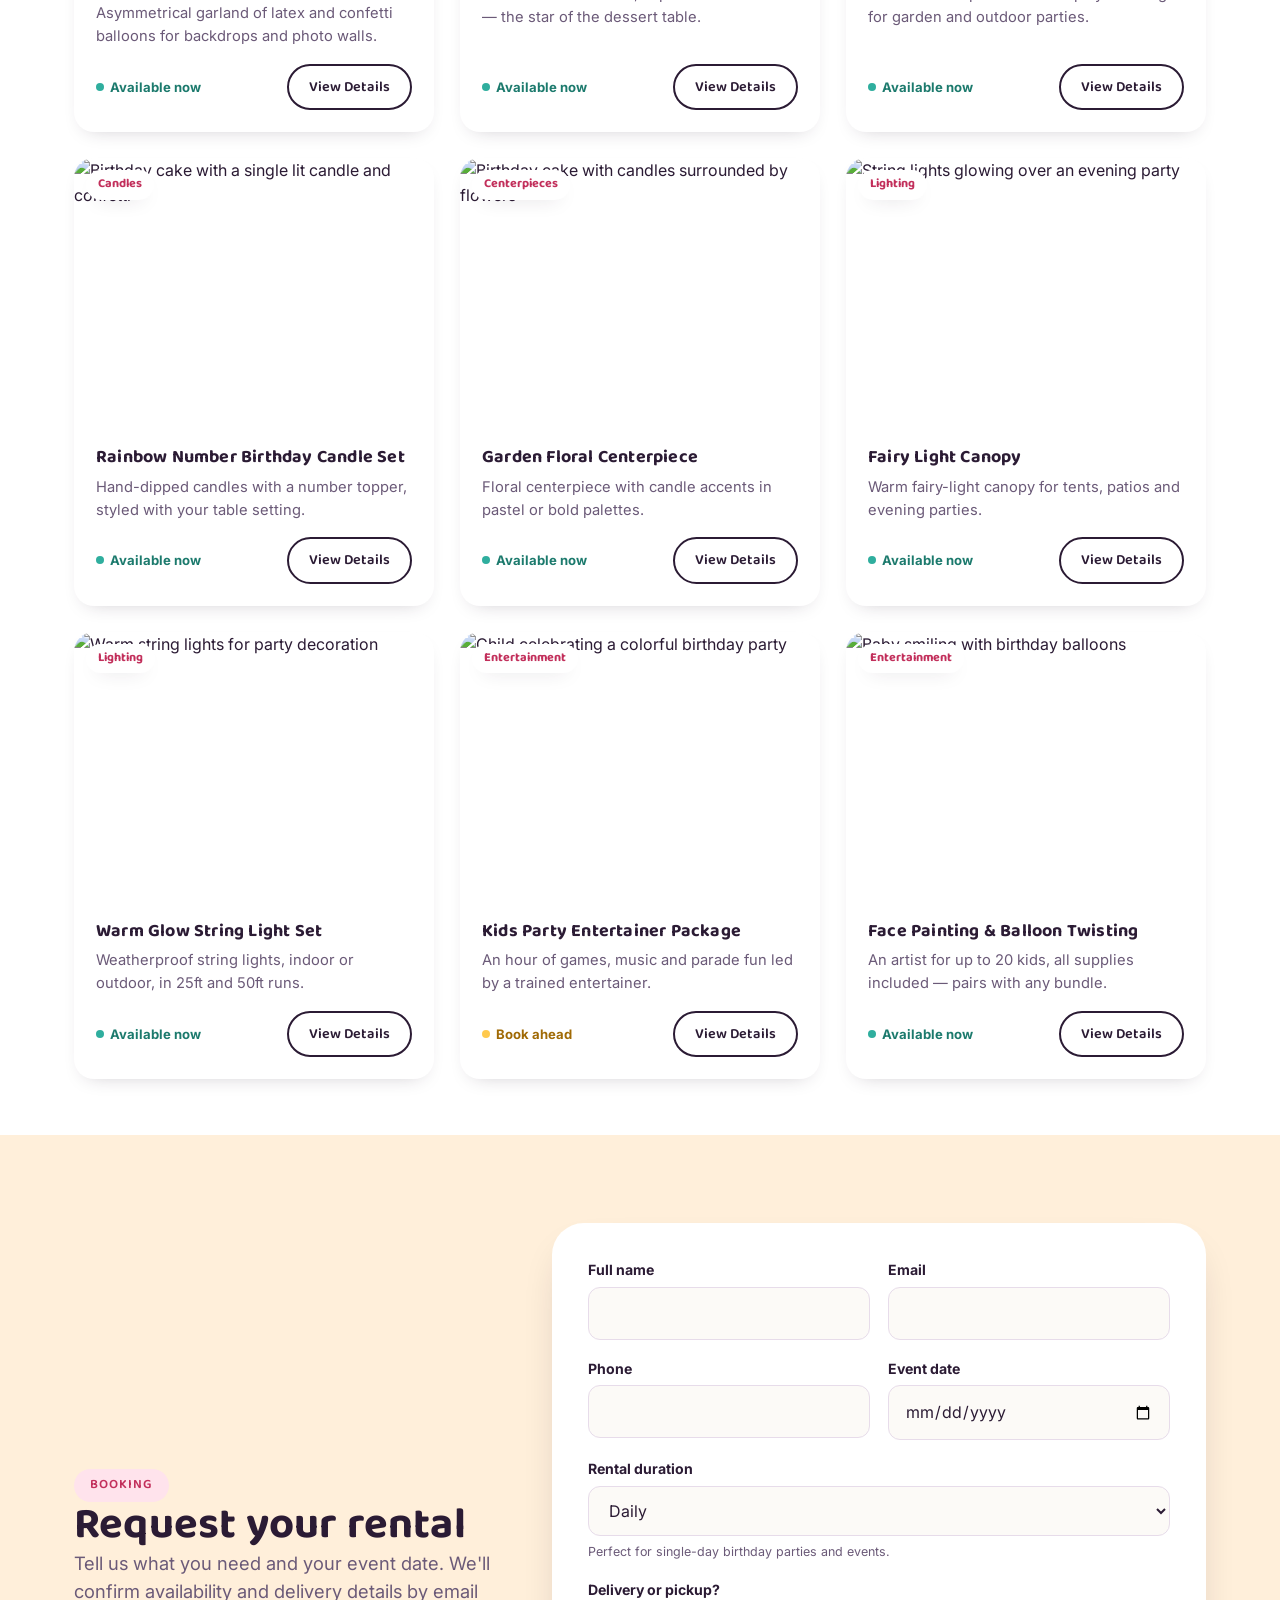
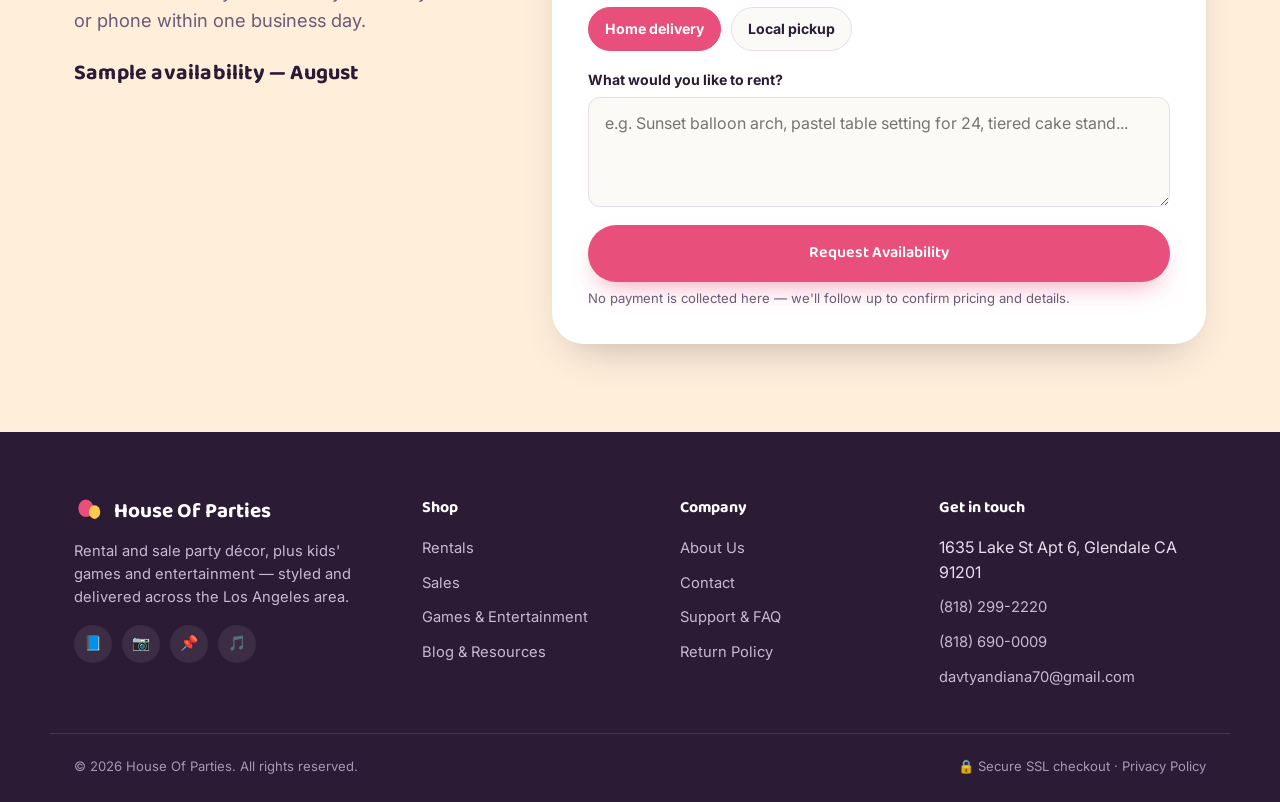
==== commit dbcb8f24: "Update rentals.html" ====
--- a/rentals.html
+++ b/rentals.html
@@ -55,7 +55,16 @@
 
   <section class="section-tight band">
     <div class="container">
-  
+     <div class="tabs" data-tabs>
+        <button class="tab-btn active" data-tab="all">All</button>
+        <button class="tab-btn" data-tab="tablecloths">Tablecloths</button>
+        <button class="tab-btn" data-tab="tableware">Cups, Plates & Napkins</button>
+        <button class="tab-btn" data-tab="balloons">Balloons & Garlands</button>
+        <button class="tab-btn" data-tab="dessert">Cake Stands & Dessert Décor</button>
+        <button class="tab-btn" data-tab="candles">Centerpieces & Candles</button>
+        <button class="tab-btn" data-tab="lighting">Lighting</button>
+        <button class="tab-btn" data-tab="games">Games & Entertainment</button>
+      </div>
 
       <div class="grid grid-3">
         <!-- 1 -->
